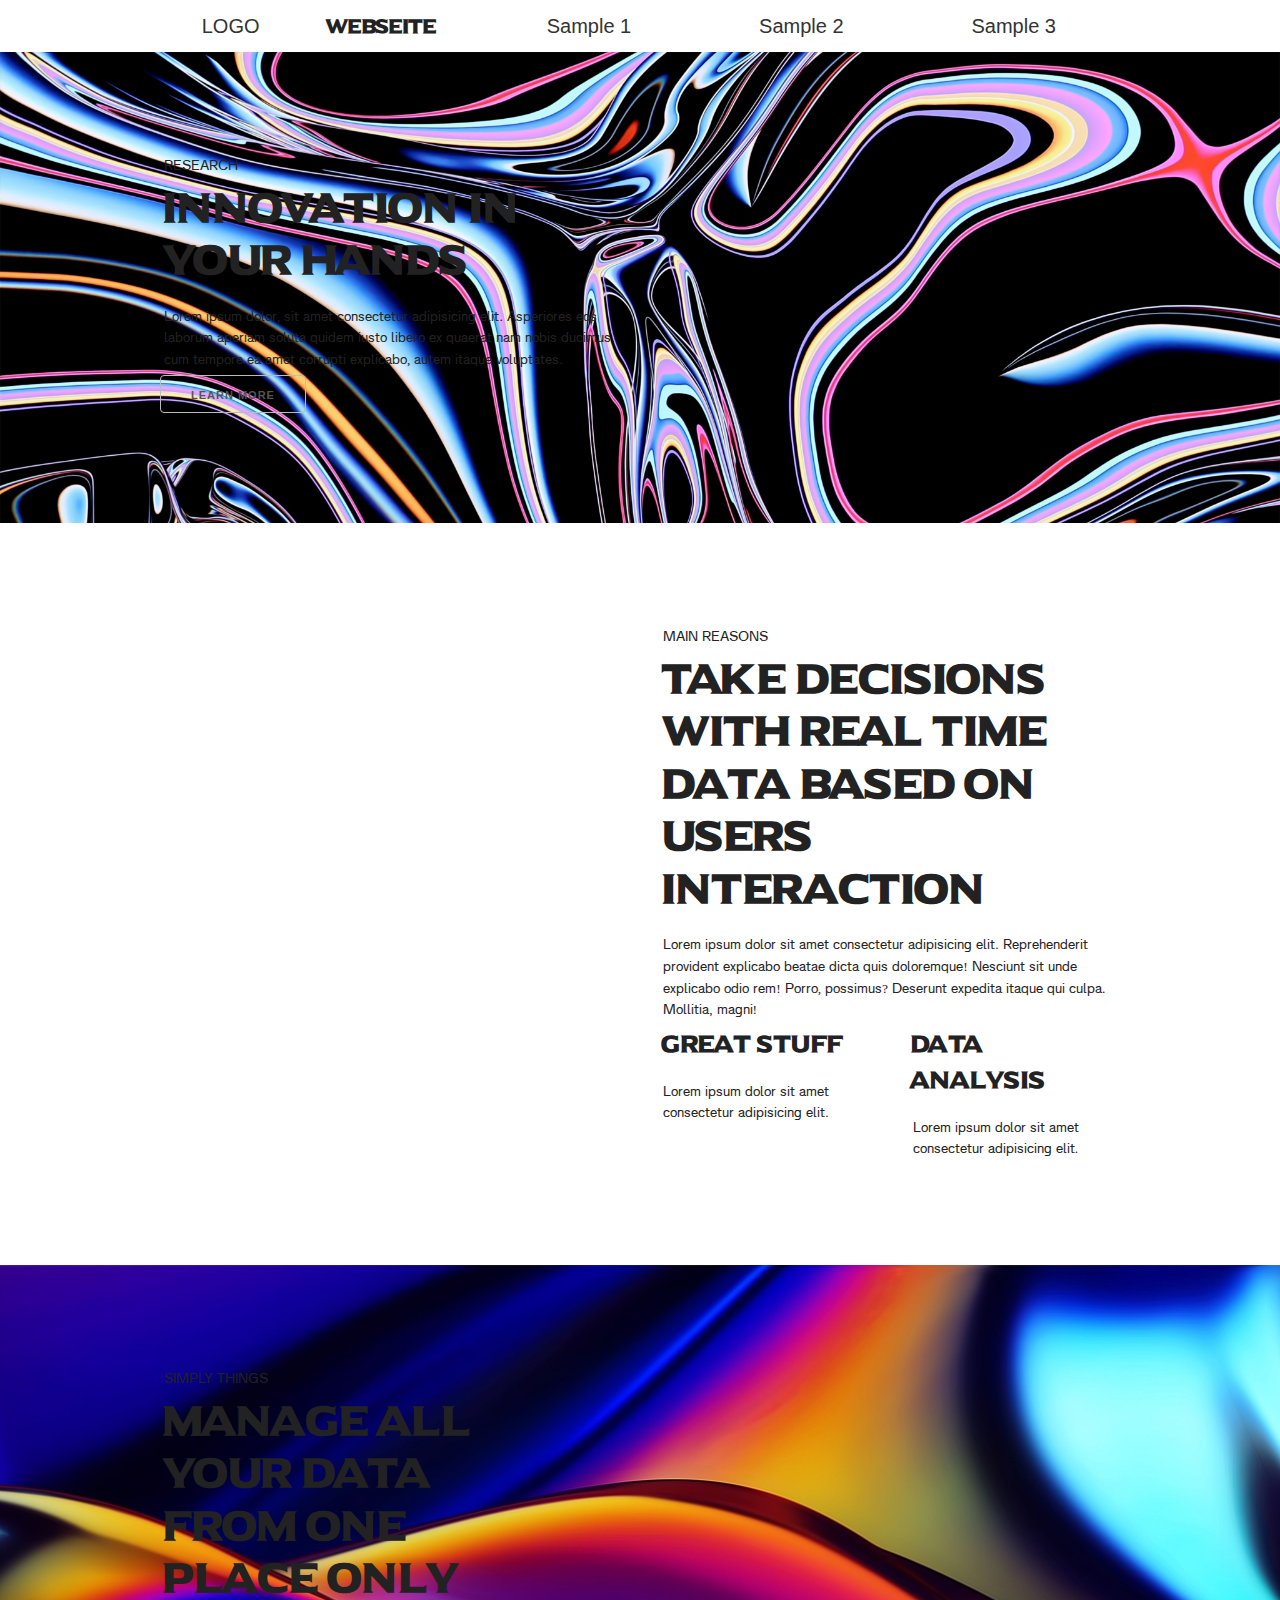
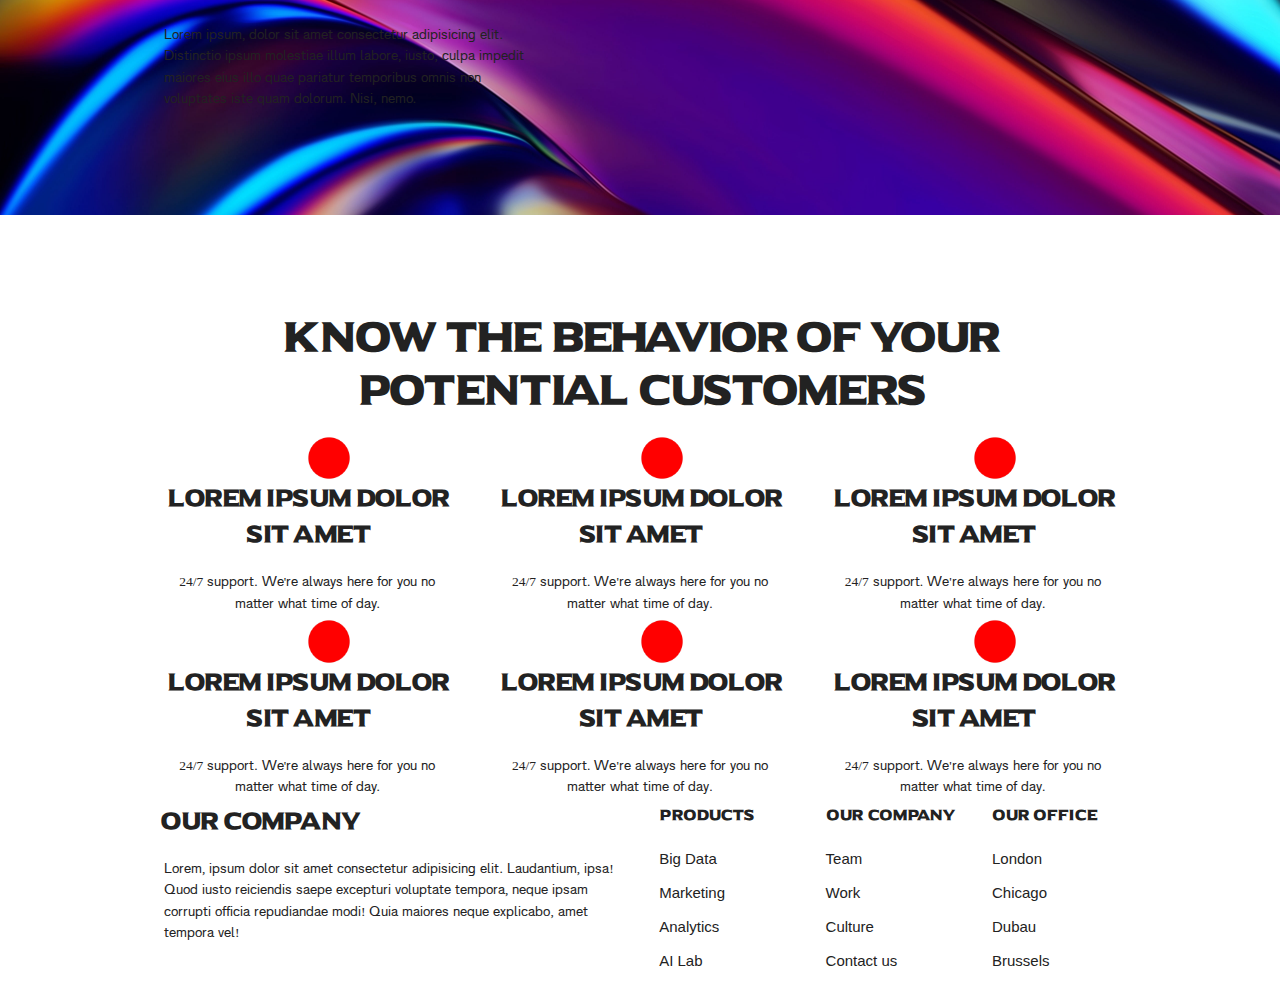
==== Framework/index.html @ c3f6d7a0 "landing page" ====
<!doctype html>
<html class="no-js" lang="">

<head>
  <meta charset="utf-8">
  <title>Landing Page</title>
  <meta name="description" content="">
  <meta name="viewport" content="width=device-width, initial-scale=1">

  <meta property="og:title" content="">
  <meta property="og:type" content="">
  <meta property="og:url" content="">
  <meta property="og:image" content="">

  <link rel="manifest" href="site.webmanifest">
  <link rel="apple-touch-icon" href="icon.png">
  <!-- Place favicon.ico in the root directory -->


  <link rel="stylesheet" href="./css/normalize.css">
  <link rel="stylesheet" href="css/main.css">
  <link rel="stylesheet" href="./css/skeleton.css">
  <link rel="stylesheet" href="./css/custom.css">
  <link rel="stylesheet" href="./css/index.css">



  <meta name="theme-color" content="#fafafa">
</head>

<body>
  <!-- Add your site or application content here -->


  <div class="container">

    <header>
      <nav>
        <div class="one-third column">
          <ul>
            <li class="six columns"><a href="./index.html">LOGO</a></li>
            <li class="six columns">
              <h2>Webseite</h2>
            </li>
          </ul>

        </div>

        <div class="two-thirds column">
          <ul>
            <li class="four columns"><a href="./pages/sample1.html">Sample 1</a></li>
            <li class="four columns"><a href="./pages/sample2.html">Sample 2</a></li>
            <li class="four columns"><a href="./pages/sample3.html">Sample 3</a></li>
          </ul>
        </div>
      </nav>

    </header>

  </div>

  <div class="content1">
    <div class="container">
      <div class="row">
        <div class="six columns">
          <p>RESEARCH</p>
          <h2>Innovation in your hands</h2>
          <p>Lorem ipsum dolor, sit amet consectetur adipisicing elit. Asperiores eos laborum aperiam soluta quidem
            iusto libero ex quaerat nam nobis ducimus cum tempore ea amet corrupti explicabo, autem itaque voluptates.
          </p> <button>LEARN MORE</button>
        </div>
      </div>
    </div>
  </div>

  <div class="content2">
    <div class="container">
      <div class="row">
        <div class="offset-by-six columns">
          <div class="six columns">
            <p>MAIN REASONS</p>
            <h2>Take decisions with real time data based on users interaction</h2>
            <p>Lorem ipsum dolor sit amet consectetur adipisicing elit. Reprehenderit provident explicabo beatae dicta
              quis doloremque! Nesciunt sit unde explicabo odio rem! Porro, possimus? Deserunt expedita itaque qui
              culpa. Mollitia, magni!</p>
          </div>
        </div>
      </div>


      <div class="row">
        <div class="offset-by-six columns">
          <div class="three columns">
            <h5>Great stuff</h5>
            <p>Lorem ipsum dolor sit amet consectetur adipisicing elit.</p>
          </div>
          <div class="three columns">
            <h5>Data analysis</h5>
            <p>Lorem ipsum dolor sit amet consectetur adipisicing elit.</p>
          </div>
        </div>
      </div>
    </div>
  </div>

  <div class="content3">
    <div class="container">
      <div class="row">
        <div class="five columns">
          <p>SIMPLY THINGS</p>
          <h2>Manage all your data from one place only</h2>
          <p>Lorem ipsum, dolor sit amet consectetur adipisicing elit. Distinctio ipsum molestiae illum labore, iusto,
            culpa impedit maiores eius illo quae pariatur temporibus omnis non voluptates iste quam dolorum. Nisi,
            nemo.</p>
        </div>
      </div>
    </div>
  </div>

  <div class="container">

    <div class="row" style="margin-top: 10%;">
      <div>
        <h2 style="text-align: center;">Know the behavior of your potential customers</h2>
      </div>
    </div>

    <div class="row">
      <div class="one-third column">
        <img alt="red dot" src="./assets/red_dot.png" style=" width: 15%; height: 15%; margin-left: 50%;">
        <h5 style="text-align: center;">Lorem ipsum dolor sit amet</h5>
        <p style="text-align: center;">24/7 support. We're always here for you no matter what time of day.</p>
      </div>

      <div class="one-third column">
        <img alt="red dot" src="./assets/red_dot.png" style=" width: 15%; height: 15%; margin-left: 50%;">
        <h5 style="text-align: center;">Lorem ipsum dolor sit amet</h5>
        <p style="text-align: center;">24/7 support. We're always here for you no matter what time of day.</p>
      </div>

      <div class="one-third column">
        <img alt="red dot" src="./assets/red_dot.png" style=" width: 15%; height: 15%; margin-left: 50%;">
        <h5 style="text-align: center;">Lorem ipsum dolor sit amet</h5>
        <p style="text-align: center;">24/7 support. We're always here for you no matter what time of day.</p>

      </div>

    </div>

    <div class="row">
      <div class="one-third column">
        <img alt="red dot" src="./assets/red_dot.png" style=" width: 15%; height: 15%; margin-left: 50%;">
        <h5 style="text-align: center;">Lorem ipsum dolor sit amet</h5>
        <p style="text-align: center;">24/7 support. We're always here for you no matter what time of day.</p>
      </div>

      <div class="one-third column">
        <img alt="red dot" src="./assets/red_dot.png" style=" width: 15%; height: 15%; margin-left: 50%;">
        <h5 style="text-align: center;">Lorem ipsum dolor sit amet</h5>
        <p style="text-align: center;">24/7 support. We're always here for you no matter what time of day.</p>
      </div>

      <div class="one-third column">
        <img alt="red dot" src="./assets/red_dot.png" style=" width: 15%; height: 15%; margin-left: 50%;">
        <h5 style="text-align: center;">Lorem ipsum dolor sit amet</h5>
        <p style="text-align: center;">24/7 support. We're always here for you no matter what time of day.</p>

      </div>

    </div>
  </div>

  <div class="container">
    <footer>
      <div class="row">
        <div class="six columns">
          <h5>Our Company</h5>
          <p>Lorem, ipsum dolor sit amet consectetur adipisicing elit. Laudantium, ipsa! Quod iusto reiciendis saepe
            excepturi voluptate tempora, neque ipsam corrupti officia repudiandae modi! Quia maiores neque explicabo,
            amet tempora vel!</p>
        </div>
        <div class="two columns">
          <h6>PRODUCTS</h6>
          <ul>
            <li>
              Big Data
            </li>
            <li>
              Marketing
            </li>
            <li>
              Analytics
            </li>
            <li>
              AI Lab
            </li>
          </ul>
        </div>

        <div class="two columns">
          <h6>OUR COMPANY</h6>
          <ul style="list-style-type: none;">
            <li>
              Team
            </li>
            <li>
              Work
            </li>
            <li>
              Culture
            </li>
            <li>
              Contact us
            </li>
          </ul>
        </div>

        <div class="two columns">
          <h6>OUR OFFICE</h6>
          <ul style="list-style-type: none;">
            <li>
              London
            </li>
            <li>
              Chicago
            </li>
            <li>
              Dubau
            </li>
            <li>
              Brussels
            </li>
          </ul>
        </div>

      </div>
    </footer>
  </div>





  <script src="js/vendor/modernizr-3.11.2.min.js"></script>
  <script src="js/plugins.js"></script>
  <script src="js/main.js"></script>

  <!-- Google Analytics: change UA-XXXXX-Y to be your site's ID. -->
  <script>
    window.ga = function () { ga.q.push(arguments) }; ga.q = []; ga.l = +new Date;
    ga('create', 'UA-XXXXX-Y', 'auto'); ga('set', 'anonymizeIp', true); ga('set', 'transport', 'beacon'); ga('send', 'pageview')
  </script>
  <script src="https://www.google-analytics.com/analytics.js" async></script>
</body>

</html>
---- Framework/css/main.css ----
/*! HTML5 Boilerplate v8.0.0 | MIT License | https://html5boilerplate.com/ */

/* main.css 2.1.0 | MIT License | https://github.com/h5bp/main.css#readme */
/*
 * What follows is the result of much research on cross-browser styling.
 * Credit left inline and big thanks to Nicolas Gallagher, Jonathan Neal,
 * Kroc Camen, and the H5BP dev community and team.
 */

/* ==========================================================================
   Base styles: opinionated defaults
   ========================================================================== */

html {
  color: #222;
  font-size: 1em;
  line-height: 1.4;
}

/*
 * Remove text-shadow in selection highlight:
 * https://twitter.com/miketaylr/status/12228805301
 *
 * Vendor-prefixed and regular ::selection selectors cannot be combined:
 * https://stackoverflow.com/a/16982510/7133471
 *
 * Customize the background color to match your design.
 */

::-moz-selection {
  background: #b3d4fc;
  text-shadow: none;
}

::selection {
  background: #b3d4fc;
  text-shadow: none;
}

/*
 * A better looking default horizontal rule
 */

hr {
  display: block;
  height: 1px;
  border: 0;
  border-top: 1px solid #ccc;
  margin: 1em 0;
  padding: 0;
}

/*
 * Remove the gap between audio, canvas, iframes,
 * images, videos and the bottom of their containers:
 * https://github.com/h5bp/html5-boilerplate/issues/440
 */

audio,
canvas,
iframe,
img,
svg,
video {
  vertical-align: middle;
}

/*
 * Remove default fieldset styles.
 */

fieldset {
  border: 0;
  margin: 0;
  padding: 0;
}

/*
 * Allow only vertical resizing of textareas.
 */

textarea {
  resize: vertical;
}

/* ==========================================================================
   Author's custom styles
   ========================================================================== */

/* ==========================================================================
   Helper classes
   ========================================================================== */

/*
 * Hide visually and from screen readers
 */

.hidden,
[hidden] {
  display: none !important;
}

/*
 * Hide only visually, but have it available for screen readers:
 * https://snook.ca/archives/html_and_css/hiding-content-for-accessibility
 *
 * 1. For long content, line feeds are not interpreted as spaces and small width
 *    causes content to wrap 1 word per line:
 *    https://medium.com/@jessebeach/beware-smushed-off-screen-accessible-text-5952a4c2cbfe
 */

.sr-only {
  border: 0;
  clip: rect(0, 0, 0, 0);
  height: 1px;
  margin: -1px;
  overflow: hidden;
  padding: 0;
  position: absolute;
  white-space: nowrap;
  width: 1px;
  /* 1 */
}

/*
 * Extends the .sr-only class to allow the element
 * to be focusable when navigated to via the keyboard:
 * https://www.drupal.org/node/897638
 */

.sr-only.focusable:active,
.sr-only.focusable:focus {
  clip: auto;
  height: auto;
  margin: 0;
  overflow: visible;
  position: static;
  white-space: inherit;
  width: auto;
}

/*
 * Hide visually and from screen readers, but maintain layout
 */

.invisible {
  visibility: hidden;
}

/*
 * Clearfix: contain floats
 *
 * For modern browsers
 * 1. The space content is one way to avoid an Opera bug when the
 *    `contenteditable` attribute is included anywhere else in the document.
 *    Otherwise it causes space to appear at the top and bottom of elements
 *    that receive the `clearfix` class.
 * 2. The use of `table` rather than `block` is only necessary if using
 *    `:before` to contain the top-margins of child elements.
 */

.clearfix::before,
.clearfix::after {
  content: " ";
  display: table;
}

.clearfix::after {
  clear: both;
}

/* ==========================================================================
   EXAMPLE Media Queries for Responsive Design.
   These examples override the primary ('mobile first') styles.
   Modify as content requires.
   ========================================================================== */

@media only screen and (min-width: 35em) {
  /* Style adjustments for viewports that meet the condition */
}

@media print,
(-webkit-min-device-pixel-ratio: 1.25),
(min-resolution: 1.25dppx),
(min-resolution: 120dpi) {
  /* Style adjustments for high resolution devices */
}

/* ==========================================================================
   Print styles.
   Inlined to avoid the additional HTTP request:
   https://www.phpied.com/delay-loading-your-print-css/
   ========================================================================== */

@media print {

  *,
  *::before,
  *::after {
    background: #fff !important;
    color: #000 !important;
    /* Black prints faster */
    box-shadow: none !important;
    text-shadow: none !important;
  }

  a,
  a:visited {
    text-decoration: underline;
  }

  a[href]::after {
    content: " (" attr(href) ")";
  }

  abbr[title]::after {
    content: " (" attr(title) ")";
  }

  /*
   * Don't show links that are fragment identifiers,
   * or use the `javascript:` pseudo protocol
   */
  a[href^="#"]::after,
  a[href^="javascript:"]::after {
    content: "";
  }

  pre {
    white-space: pre-wrap !important;
  }

  pre,
  blockquote {
    border: 1px solid #999;
    page-break-inside: avoid;
  }

  /*
   * Printing Tables:
   * https://web.archive.org/web/20180815150934/http://css-discuss.incutio.com/wiki/Printing_Tables
   */
  thead {
    display: table-header-group;
  }

  tr,
  img {
    page-break-inside: avoid;
  }

  p,
  h2,
  h3 {
    orphans: 3;
    widows: 3;
  }

  h2,
  h3 {
    page-break-after: avoid;
  }
}
---- Framework/css/skeleton.css ----
/*
* Skeleton V2.0.4
* Copyright 2014, Dave Gamache
* www.getskeleton.com
* Free to use under the MIT license.
* http://www.opensource.org/licenses/mit-license.php
* 12/29/2014
*/


/* Table of contents
––––––––––––––––––––––––––––––––––––––––––––––––––
- Grid
- Base Styles
- Typography
- Links
- Buttons
- Forms
- Lists
- Code
- Tables
- Spacing
- Utilities
- Clearing
- Media Queries
*/


/* Grid
–––––––––––––––––––––––––––––––––––––––––––––––––– */
.container {
  position: relative;
  width: 100%;
  max-width: 960px;
  margin: 0 auto;
  padding: 0 20px;
  box-sizing: border-box;
}

.column,
.columns {
  width: 100%;
  float: left;
  box-sizing: border-box;
}

/* For devices larger than 400px */
@media (min-width: 400px) {
  .container {
    width: 85%;
    padding: 0;
  }
}

/* For devices larger than 550px */
@media (min-width: 550px) {
  .container {
    width: 80%;
  }

  .column,
  .columns {
    margin-left: 4%;

  }

  .column:first-child,
  .columns:first-child {
    margin-left: 0;
  }

  .one.column,
  .one.columns {
    width: 4.66666666667%;
  }

  .two.columns {

    width: 13.3333333333%;
  }

  .three.columns {
    width: 22%;
  }

  .four.columns {
    width: 30.6666666667%;
  }

  .five.columns {
    width: 39.3333333333%;
  }

  .six.columns {
    width: 48%;

  }

  .seven.columns {
    width: 56.6666666667%;
  }

  .eight.columns {
    width: 65.3333333333%;
  }

  .nine.columns {
    width: 74.0%;
  }

  .ten.columns {
    width: 82.6666666667%;
  }

  .eleven.columns {
    width: 91.3333333333%;
  }

  .twelve.columns {
    width: 100%;
    margin-left: 0;
  }

  .one-third.column {
    width: 30.6666666667%;

  }

  .two-thirds.column {

    width: 65.3333333333%;
  }

  .one-half.column {
    width: 48%;
  }

  /* Offsets */
  .offset-by-one.column,
  .offset-by-one.columns {
    margin-left: 8.66666666667%;
  }

  .offset-by-two.column,
  .offset-by-two.columns {
    margin-left: 17.3333333333%;
  }

  .offset-by-three.column,
  .offset-by-three.columns {
    margin-left: 26%;
  }

  .offset-by-four.column,
  .offset-by-four.columns {
    margin-left: 34.6666666667%;
  }

  .offset-by-five.column,
  .offset-by-five.columns {
    margin-left: 43.3333333333%;
  }

  .offset-by-six.column,
  .offset-by-six.columns {
    margin-left: 52%;
  }

  .offset-by-seven.column,
  .offset-by-seven.columns {
    margin-left: 60.6666666667%;
  }

  .offset-by-eight.column,
  .offset-by-eight.columns {
    margin-left: 69.3333333333%;
  }

  .offset-by-nine.column,
  .offset-by-nine.columns {
    margin-left: 78.0%;
  }

  .offset-by-ten.column,
  .offset-by-ten.columns {
    margin-left: 86.6666666667%;
  }

  .offset-by-eleven.column,
  .offset-by-eleven.columns {
    margin-left: 95.3333333333%;
  }

  .offset-by-one-third.column,
  .offset-by-one-third.columns {
    margin-left: 34.6666666667%;
  }

  .offset-by-two-thirds.column,
  .offset-by-two-thirds.columns {
    margin-left: 69.3333333333%;
  }

  .offset-by-one-half.column,
  .offset-by-one-half.columns {
    margin-left: 52%;
  }

}


/* Base Styles
–––––––––––––––––––––––––––––––––––––––––––––––––– */
/* NOTE
html is set to 62.5% so that all the REM measurements throughout Skeleton
are based on 10px sizing. So basically 1.5rem = 15px :) */
html {
  font-size: 62.5%;
}

body {
  font-size: 1.5em;
  /* currently ems cause chrome bug misinterpreting rems on body element */
  line-height: 1.6;
  font-weight: 400;
  font-family: "Raleway", "HelveticaNeue", "Helvetica Neue", Helvetica, Arial, sans-serif;
  color: #222;
}


/* Typography
–––––––––––––––––––––––––––––––––––––––––––––––––– */
h1,
h2,
h3,
h4,
h5,
h6 {
  margin-top: 0;
  margin-bottom: 2rem;
  font-weight: 300;
}

h1 {
  font-size: 4.0rem;
  line-height: 1.2;
  letter-spacing: -.1rem;
}

h2 {
  font-size: 3.6rem;
  line-height: 1.25;
  letter-spacing: -.1rem;
}

h3 {
  font-size: 3.0rem;
  line-height: 1.3;
  letter-spacing: -.1rem;
}

h4 {
  font-size: 2.4rem;
  line-height: 1.35;
  letter-spacing: -.08rem;
}

h5 {
  font-size: 1.8rem;
  line-height: 1.5;
  letter-spacing: -.05rem;
}

h6 {
  font-size: 1.5rem;
  line-height: 1.6;
  letter-spacing: 0;
}

/* Larger than phablet */
@media (min-width: 550px) {
  h1 {
    font-size: 5.0rem;
  }

  h2 {
    font-size: 4.2rem;
  }

  h3 {
    font-size: 3.6rem;
  }

  h4 {
    font-size: 3.0rem;
  }

  h5 {
    font-size: 2.4rem;
  }

  h6 {
    font-size: 1.5rem;
  }
}

p {
  margin-top: 0;
}


/* Links
–––––––––––––––––––––––––––––––––––––––––––––––––– */
a {
  color: #1EAEDB;
}

a:hover {
  color: #0FA0CE;
}


/* Buttons
–––––––––––––––––––––––––––––––––––––––––––––––––– */
.button,
button,
input[type="submit"],
input[type="reset"],
input[type="button"] {
  display: inline-block;
  height: 38px;
  padding: 0 30px;
  color: #555;
  text-align: center;
  font-size: 11px;
  font-weight: 600;
  line-height: 38px;
  letter-spacing: .1rem;
  text-transform: uppercase;
  text-decoration: none;
  white-space: nowrap;
  background-color: transparent;
  border-radius: 4px;
  border: 1px solid #bbb;
  cursor: pointer;
  box-sizing: border-box;
}

.button:hover,
button:hover,
input[type="submit"]:hover,
input[type="reset"]:hover,
input[type="button"]:hover,
.button:focus,
button:focus,
input[type="submit"]:focus,
input[type="reset"]:focus,
input[type="button"]:focus {
  color: #333;
  border-color: #888;
  outline: 0;
}

.button.button-primary,
button.button-primary,
input[type="submit"].button-primary,
input[type="reset"].button-primary,
input[type="button"].button-primary {
  color: #FFF;
  background-color: #33C3F0;
  border-color: #33C3F0;
}

.button.button-primary:hover,
button.button-primary:hover,
input[type="submit"].button-primary:hover,
input[type="reset"].button-primary:hover,
input[type="button"].button-primary:hover,
.button.button-primary:focus,
button.button-primary:focus,
input[type="submit"].button-primary:focus,
input[type="reset"].button-primary:focus,
input[type="button"].button-primary:focus {
  color: #FFF;
  background-color: #1EAEDB;
  border-color: #1EAEDB;
}


/* Forms
–––––––––––––––––––––––––––––––––––––––––––––––––– */
input[type="email"],
input[type="number"],
input[type="search"],
input[type="text"],
input[type="tel"],
input[type="url"],
input[type="password"],
textarea,
select {
  height: 38px;
  padding: 6px 10px;
  /* The 6px vertically centers text on FF, ignored by Webkit */
  background-color: #fff;
  border: 1px solid #D1D1D1;
  border-radius: 4px;
  box-shadow: none;
  box-sizing: border-box;
}

/* Removes awkward default styles on some inputs for iOS */
input[type="email"],
input[type="number"],
input[type="search"],
input[type="text"],
input[type="tel"],
input[type="url"],
input[type="password"],
textarea {
  -webkit-appearance: none;
  -moz-appearance: none;
  appearance: none;
}

textarea {
  min-height: 65px;
  padding-top: 6px;
  padding-bottom: 6px;
}

input[type="email"]:focus,
input[type="number"]:focus,
input[type="search"]:focus,
input[type="text"]:focus,
input[type="tel"]:focus,
input[type="url"]:focus,
input[type="password"]:focus,
textarea:focus,
select:focus {
  border: 1px solid #33C3F0;
  outline: 0;
}

label,
legend {
  display: block;
  margin-bottom: .5rem;
  font-weight: 600;
}

fieldset {
  padding: 0;
  border-width: 0;
}

input[type="checkbox"],
input[type="radio"] {
  display: inline;
}

label>.label-body {
  display: inline-block;
  margin-left: .5rem;
  font-weight: normal;
}


/* Lists
–––––––––––––––––––––––––––––––––––––––––––––––––– */
ul {
  list-style: circle inside;
}

ol {
  list-style: decimal inside;
}

ol,
ul {
  padding-left: 0;
  margin-top: 0;
}

ul ul,
ul ol,
ol ol,
ol ul {
  margin: 1.5rem 0 1.5rem 3rem;
  font-size: 90%;
}

li {
  margin-bottom: 1rem;
}


/* Code
–––––––––––––––––––––––––––––––––––––––––––––––––– */
code {
  padding: .2rem .5rem;
  margin: 0 .2rem;
  font-size: 90%;
  white-space: nowrap;
  background: #F1F1F1;
  border: 1px solid #E1E1E1;
  border-radius: 4px;
}

pre>code {
  display: block;
  padding: 1rem 1.5rem;
  white-space: pre;
}


/* Tables
–––––––––––––––––––––––––––––––––––––––––––––––––– */
th,
td {
  padding: 12px 15px;
  text-align: left;
  border-bottom: 1px solid #E1E1E1;
}

th:first-child,
td:first-child {
  padding-left: 0;
}

th:last-child,
td:last-child {
  padding-right: 0;
}


/* Spacing
–––––––––––––––––––––––––––––––––––––––––––––––––– */
button,
.button {
  margin-bottom: 1rem;
}

input,
textarea,
select,
fieldset {
  margin-bottom: 1.5rem;
}

pre,
blockquote,
dl,
figure,
table,
p,
ul,
ol,
form {
  margin-bottom: 2.5rem;
}


/* Utilities
–––––––––––––––––––––––––––––––––––––––––––––––––– */
.u-full-width {
  width: 100%;
  box-sizing: border-box;
}

.u-max-full-width {
  max-width: 100%;
  box-sizing: border-box;
}

.u-pull-right {
  float: right;
}

.u-pull-left {
  float: left;
}


/* Misc
–––––––––––––––––––––––––––––––––––––––––––––––––– */
hr {
  margin-top: 3rem;
  margin-bottom: 3.5rem;
  border-width: 0;
  border-top: 1px solid #E1E1E1;
}


/* Clearing
–––––––––––––––––––––––––––––––––––––––––––––––––– */

/* Self Clearing Goodness */
.container:after,
.row:after,
.u-cf {
  content: "";
  display: table;
  clear: both;
}


/* Media Queries
–––––––––––––––––––––––––––––––––––––––––––––––––– */
/*
Note: The best way to structure the use of media queries is to create the queries
near the relevant code. For example, if you wanted to change the styles for buttons
on small devices, paste the mobile query code up in the buttons section and style it
there.
*/


/* Larger than mobile */
@media (min-width: 400px) {}

/* Larger than phablet (also point when grid becomes active) */
@media (min-width: 550px) {}

/* Larger than tablet */
@media (min-width: 750px) {}

/* Larger than desktop */
@media (min-width: 1000px) {}

/* Larger than Desktop HD */
@media (min-width: 1200px) {}
---- Framework/css/custom.css ----
@font-face {
    font-family: Ueberschrift;
    src: url(../Fonts/Universal/Universal\ Serif.ttf);
}

@font-face {
    font-family: Grundschrift;
    src: url(../Fonts/analogue/TrueType/AnalogueRed-55Regular.ttf);
}

@font-face {
    font-family: Bildunterschrift;
    src: url(../Fonts/coolvetica/coolvetica\ rg.otf);
}

h1,
h2,
h3,
h4,
h5,
h6 {
    font-family: Ueberschrift;

}

p {
    font-family: Grundschrift;
}

body {}



/*Farben deklarienen*/
:root {
    --white: #FFF;
    --black: #000;

    --primary: #00FFFF;
    --secondary: #FF0080;
    --c3: #57ADE6;
    --c4: #C957E6;
    --c5: #6B64CC;
}



@media (min-width: 400px) {

    /*---------------root--------------*/
    html {}

    body {
        background-color: white;
        width: 100%;
    }





    /*-----------------Tables-----------------------------*/

    table {
        box-sizing: border-box;
        width: 100%;
        height: auto;

    }

    tr {}

    tr:nth-child(even) {
        background-color: whitesmoke;
    }

    th,
    td {
        padding: 12px 15px;
        text-align: left;
        border-bottom: 1px solid #E1E1E1;
    }

    th:first-child,
    td:first-child {
        padding-left: 0;
    }

    th:last-child,
    td:last-child {
        padding-right: 0;
    }

    th {
        text-align: center;
        background-color: lightgray;
    }

    td {
        text-align: center;
    }



    /*--------------Lists---------------*/

    ul {
        list-style: disc inside;
    }

    ol {
        list-style: disc inside;
    }

    ul,
    ol {
        padding-left: 0;
        margin-top: 0;
    }

    ul ul,
    ul ol,
    ol ol,
    ol ul {
        margin: 1.5rem 0 1.5rem 3rem;
        font-size: 90%;
        list-style-type: circle;
    }

    li {}


    /*--------------Formular--------------*/
    form {
        background-color: white;
        border-radius: 10px;
        padding: 2%;
        box-shadow: 5px 5px 5px 0.1px black;

    }

    input {
        width: 100%;
    }

    input[type=text] {
        border: none;
        border-radius: 0px;
        border-bottom: 1px solid grey;
    }

    input[type=email] {
        border: none;
        border-radius: 0px;
        border-bottom: 1px solid grey;
    }

    input[type=password] {
        border: none;
        border-radius: 0px;
        border-bottom: 1px solid grey;
    }

    input:focus {
        border-radius: 5px;
    }

    input[type=date] {
        border: none;
        width: 50%;
    }

    input:focus[type=date] {
        border: none;
    }



    input[type=submit] {
        color: white;
        background-color: #3B82F6;
        border-radius: 10px;
        font-size: 1.5rem;
        width: 100%;
    }




    /* Code
    –––––––––––––––––––––––––––––––––––––––––––––––––– */

    pre {
        display: block;
        padding: 1rem 1.5rem;
        white-space: pre;
    }




    /*--------------footer/header--------------*/

    header ul {
        list-style: none;
    }

    footer ul {
        list-style: none;
    }





    /*--------------nav------------------------*/

    nav ul {
        display: flex;
        margin: 0;
        padding: 0;
    }

    ul .columns {
        margin: auto;
        padding: auto;

    }

    nav ul li {
        margin: 0;
        padding: 0;
        text-align: center;
        padding: 1rem;
    }

    nav a {
        font-size: 2rem;
        margin: 0;
        padding: 0
    }

    nav h2 {
        font-size: 2rem;
        margin: 0;
        padding: 0
    }









    /*--------------semantics------------------*/


    main {}

    article {
        column-count: 2;
        column-width: 200px;
        column-gap: 4em;
        column-rule: 1px dotted #ddd;


    }

    .all-articles {
        margin: 0;
        padding: 5px;
        background-color: lightgray;
    }

    .all-articles>h4,
    .myarticle {
        margin: 10px;
        padding: 5px;
    }

    .myarticle {
        background: white;
    }

    .myarticle>h5,
    p {
        margin: 4px;
        font-size: 90%;
    }

    aside {
        width: 30%;
        padding-left: 15px;
        margin-left: 15px;
        float: right;
        font-style: italic;
        background-color: lightgray;
    }

    figcaption {
        font-family: Bildunterschrift;
        font-style: italic
    }

    figure {
        margin: auto;


    }

    section {
        display: block;
    }

    details {
        cursor: pointer;

    }

    details>p {
        box-shadow: 1px 1px 2px #bbbbbb;
        width: 30%;
        padding: 1%;

    }


    summary {
        font-weight: bold;
        box-shadow: 1px 1px 2px #bbbbbb;
        width: 30%;
        padding: 1%;
    }

    time {
        font-style: italic;
    }


    /*--------------------typo styles----------------*/

    .initial::first-letter {
        font-size: 200%;
    }

    .kursiv {
        font-style: italic;
    }

    .fett {
        font-weight: bold;
    }

    .underline {
        text-decoration: underline;
    }




    .silbentrennung {
        hyphens: auto;
    }

    .linksbündig {
        text-align: left;
    }

    .rechtsbündig {
        text-align: right;
    }

    .blocksatz {
        text-align: justify;
    }

    .zentriert {
        text-align: center;
    }

    .texteinzug {
        text-indent: 10%;
    }

    .schlagschatten {
        text-shadow: 1px 1px black
    }

    /*------------Text Level Elements--------------*/

    a {
        text-decoration: none;
        font-size: 2rem;

    }

    a:link {
        color: #333;
    }

    a:visited {
        color: #333;
    }

    a:hover {
        color: #999;
    }

    a:active {
        color: black;
    }

    abbr {
        font-style: italic;
    }

    cite {
        font-style: italic;
    }

    code {
        padding: .2rem .5rem;
        margin: 0 .2rem;
        font-size: 90%;
        white-space: nowrap;
        background: #F1F1F1;
        border: 1px solid #E1E1E1;
        border-radius: 4px;
    }

    del {
        text-decoration: line-through;
        color: gray;
    }

    dfn {
        font-style: italic;
    }

    em {
        font-style: italic;
    }

    ins {
        text-decoration: underline;
        color: black;
    }

    kbd {
        padding: .2rem .5rem;
        margin: 0 .2rem;
        font-size: 90%;
        white-space: nowrap;
        background: none;
        border: 2px solid #A9A9A9;
        border-radius: 0px;
    }

    mark {
        color: #333;
        background-color: lightyellow;
    }

    a {
        text-decoration: none;
        font-size: 2rem;

    }

    a:link {
        color: #333;
    }

    a:visited {
        color: #333;
    }

    a:hover {
        color: #999;
    }

    a:active {
        color: black;
    }

    abbr {
        font-style: italic;
    }

    cite {
        font-style: italic;
    }

    code {
        padding: .2rem .5rem;
        margin: 0 .2rem;
        font-size: 90%;
        white-space: nowrap;
        background: #F1F1F1;
        border: 1px solid #E1E1E1;
        border-radius: 4px;
    }

    del {
        text-decoration: line-through;
        color: gray;
    }

    dfn {
        font-style: italic;
    }

    em {
        font-style: italic;
    }

    ins {
        text-decoration: underline;
        color: black;
    }

    kbd {
        padding: .2rem .5rem;
        margin: 0 .2rem;
        font-size: 90%;
        white-space: nowrap;
        background: none;
        border: 2px solid #A9A9A9;
        border-radius: 0px;
    }

    mark {
        color: #333;
        background-color: lightyellow;
    }

    meter {}

    progress {}

    q {
        font-style: italic;
        color: gray;
    }

    q q {
        font-style: normal;
        color: gray;
    }

    s {
        text-decoration: line-through;
        color: gray;
    }

    samp {
        padding: .2rem .5rem;
        margin: 0 .2rem;
        font-size: 90%;
        white-space: nowrap;
        background: none;
        border: 1px solid #E1E1E1;
        border-radius: 2px;
    }

    small {
        font-size: 80%;
    }

    small small {
        font-size: 60%;
    }


    strong {
        font-weight: bold;
    }

    sub {
        vertical-align: sub;
        font-size: 70%;
    }

    sup {
        vertical-align: super;
        font-size: 70%;
    }

    time {
        font-style: italic;
    }

    u {
        text-decoration-line: underline;
        text-decoration-style: wavy;
        text-decoration-color: red;
        color: gray;

    }

    var {
        padding: 0 .5rem;
        margin: 0 .5rem;
        white-space: nowrap;
    }




}

@media (min-width: 1200px) {

    /*---------------root--------------*/
    html {}

    body {}


    /*---------------headlines--------------*/

    h1 {}

    h2 {}

    h3 {}

    h4 {}

    h5 {}

    h6 {}

    /*---------------paragraph----------------*/

    p {}

    /*-----------------table-----------------------------*/

    table {}

    tr {}

    th {}

    /*--------------list---------------*/

    ul {}

    li {}

    /*--------------footer/header--------------*/

    footer {}

    header {}

    /*--------------semantics------------------*/

    main {}

    nav {}

    article {}


    aside {}

    details {}

    figcaption {}

    figure {}



    mark {}


    section {}

    summary {}

    time {}



    HEAD summary {}

    time {}

    /*---------etc---------*/

}
---- Framework/css/index.css ----
.content1 {
    background-image: url("../Bilder/bg-1.jpg");
    background-size: cover;
    padding-top: 10rem;
    padding-bottom: 10rem;
}


.content2 {
    background-color: white;
    background-size: cover;
    padding-top: 10rem;
    padding-bottom: 10rem;
}

.content3 {
    background-image: url("../Bilder/bg-2.jpg");
    background-size: cover;
    padding-top: 10rem;
    padding-bottom: 10rem;
}
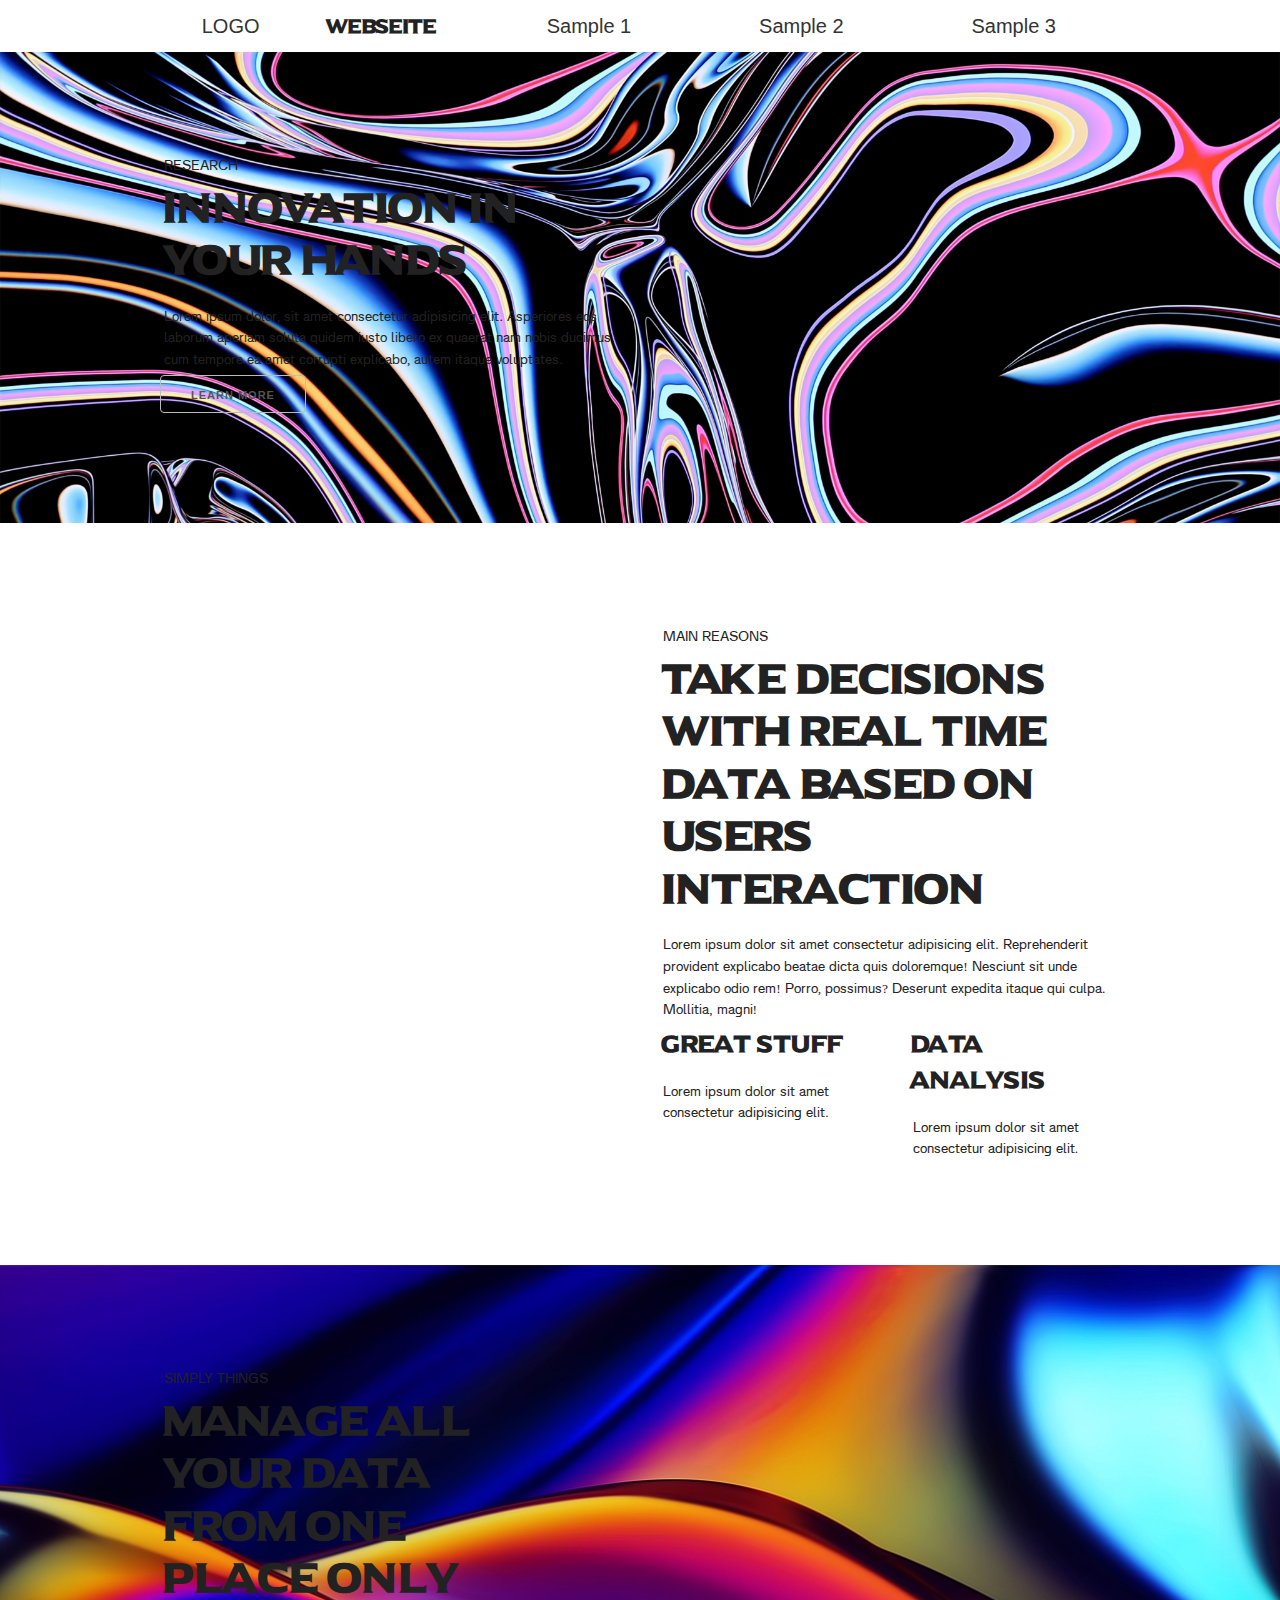
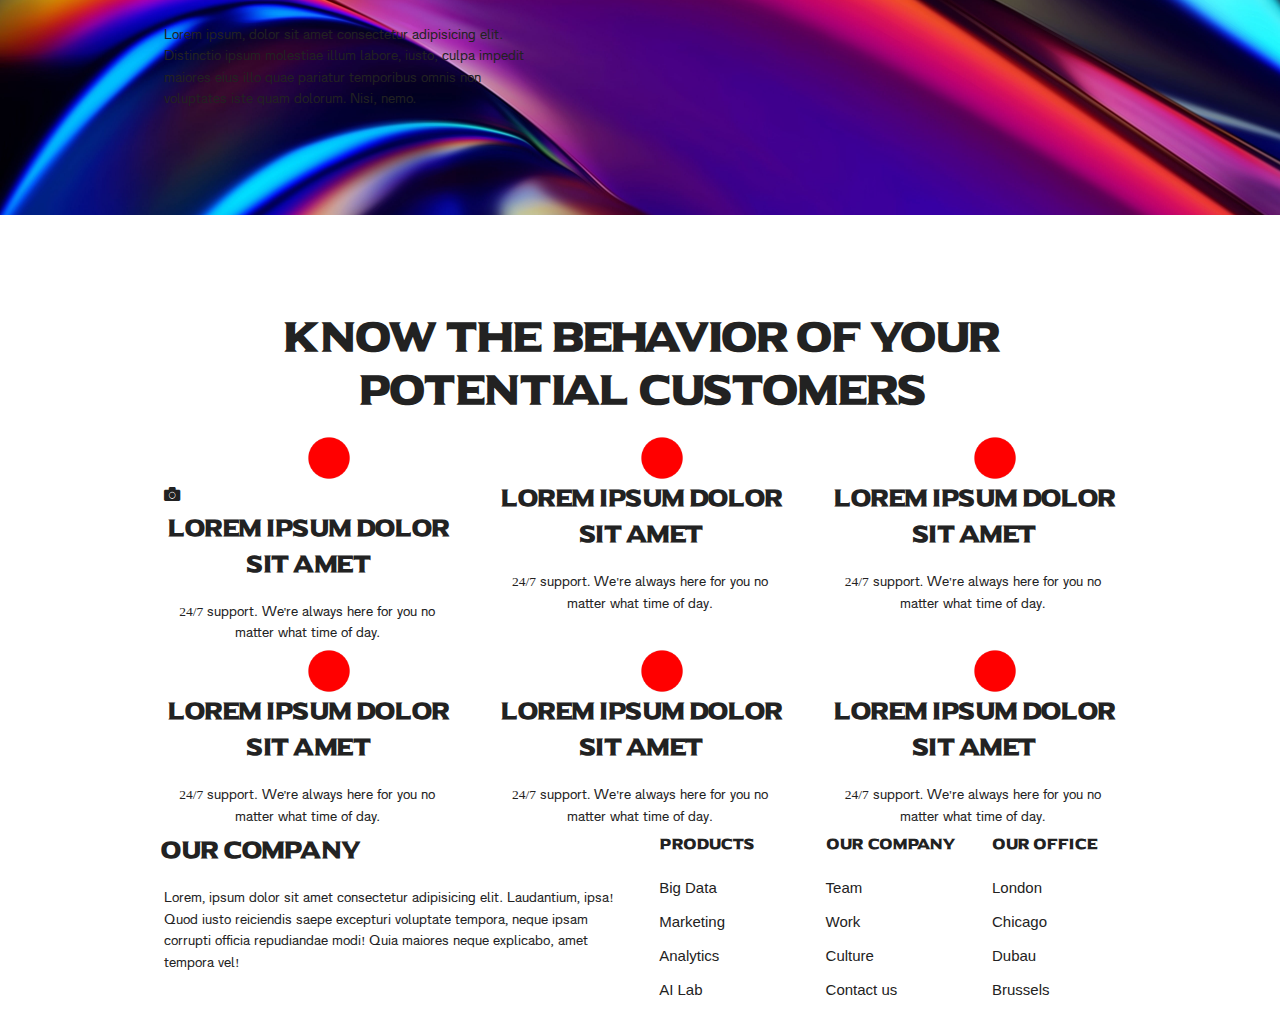
==== commit adf8f068: "landing page" ====
--- a/Framework/index.html
+++ b/Framework/index.html
@@ -128,6 +128,7 @@
     <div class="row">
       <div class="one-third column">
         <img alt="red dot" src="./assets/red_dot.png" style=" width: 15%; height: 15%; margin-left: 50%;">
+        <p style="font-family: Symbolfont;">A</p>
         <h5 style="text-align: center;">Lorem ipsum dolor sit amet</h5>
         <p style="text-align: center;">24/7 support. We're always here for you no matter what time of day.</p>
       </div>
--- a/Framework/css/custom.css
+++ b/Framework/css/custom.css
@@ -11,6 +11,11 @@
 @font-face {
     font-family: Bildunterschrift;
     src: url(../Fonts/coolvetica/coolvetica\ rg.otf);
+}
+
+@font-face {
+    font-family: Symbolfont;
+    src: url("../Fonts/iconfont.otf");
 }
 
 h1,
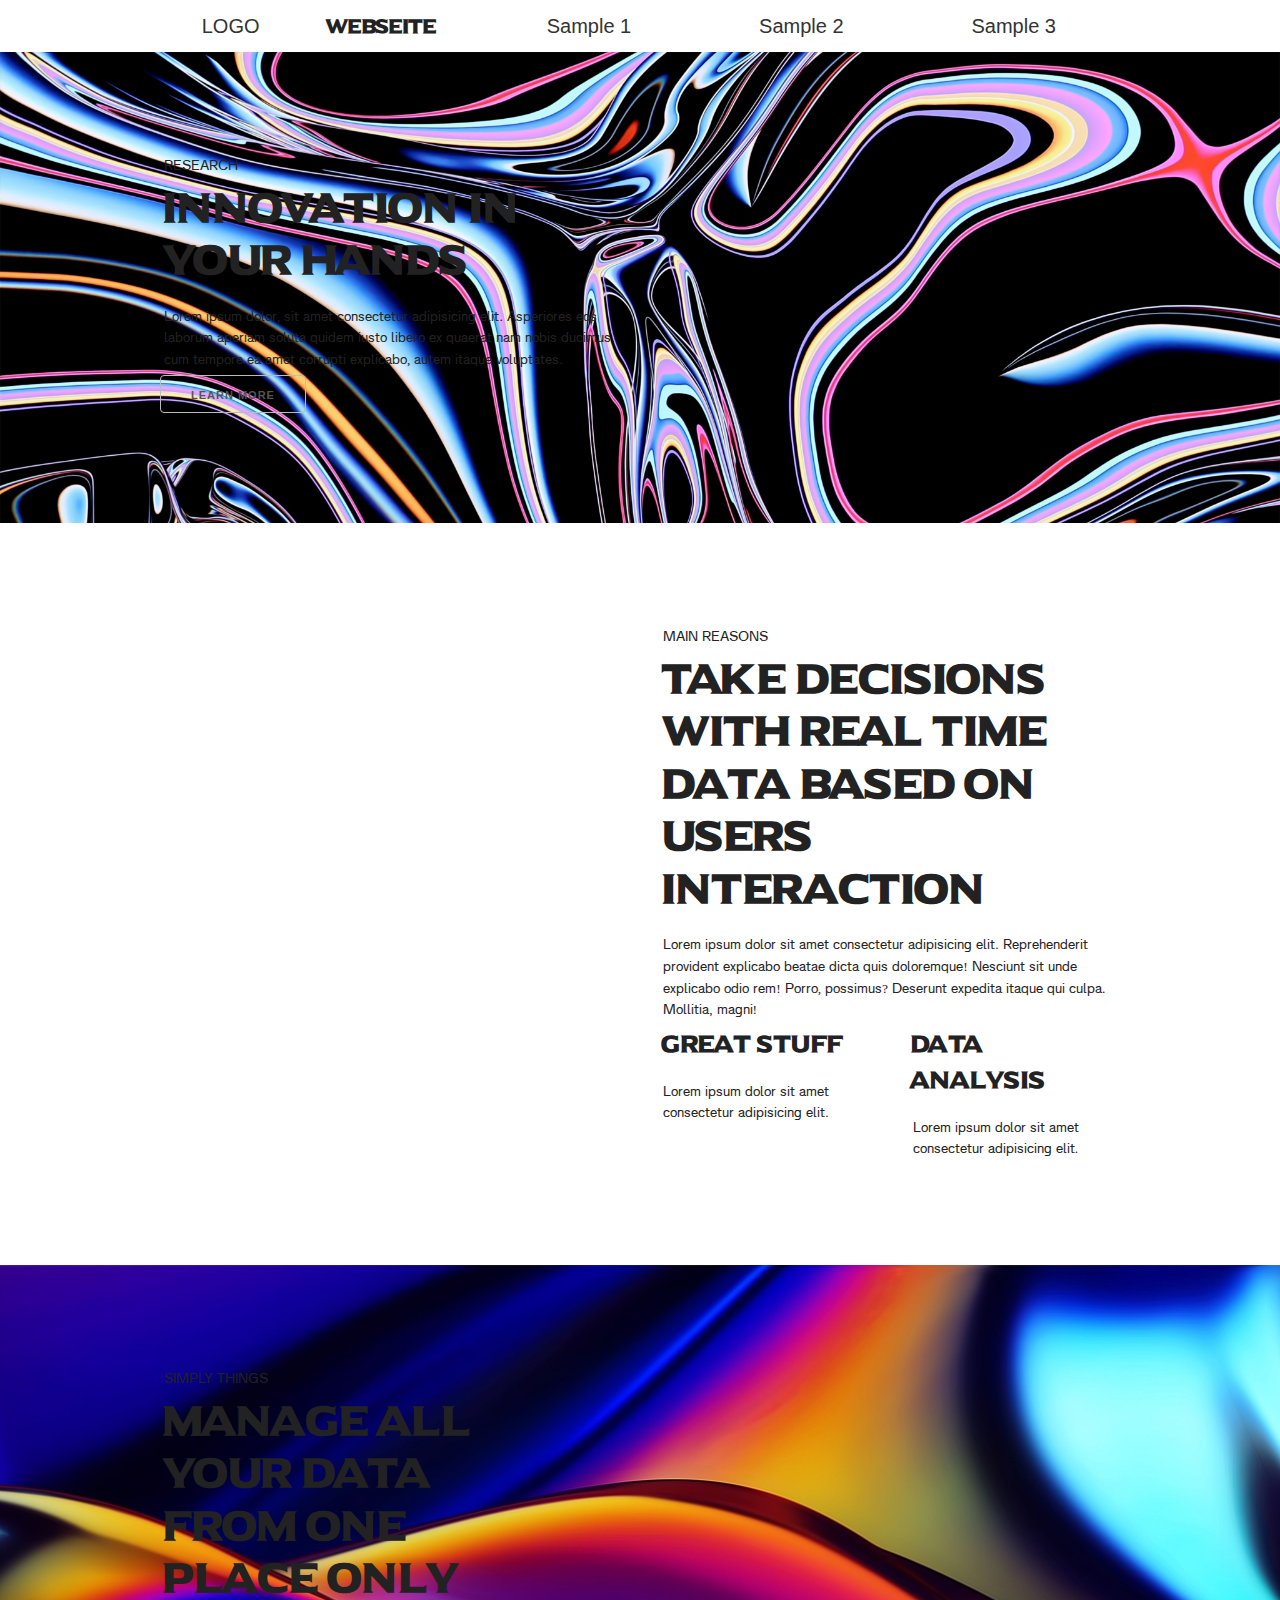
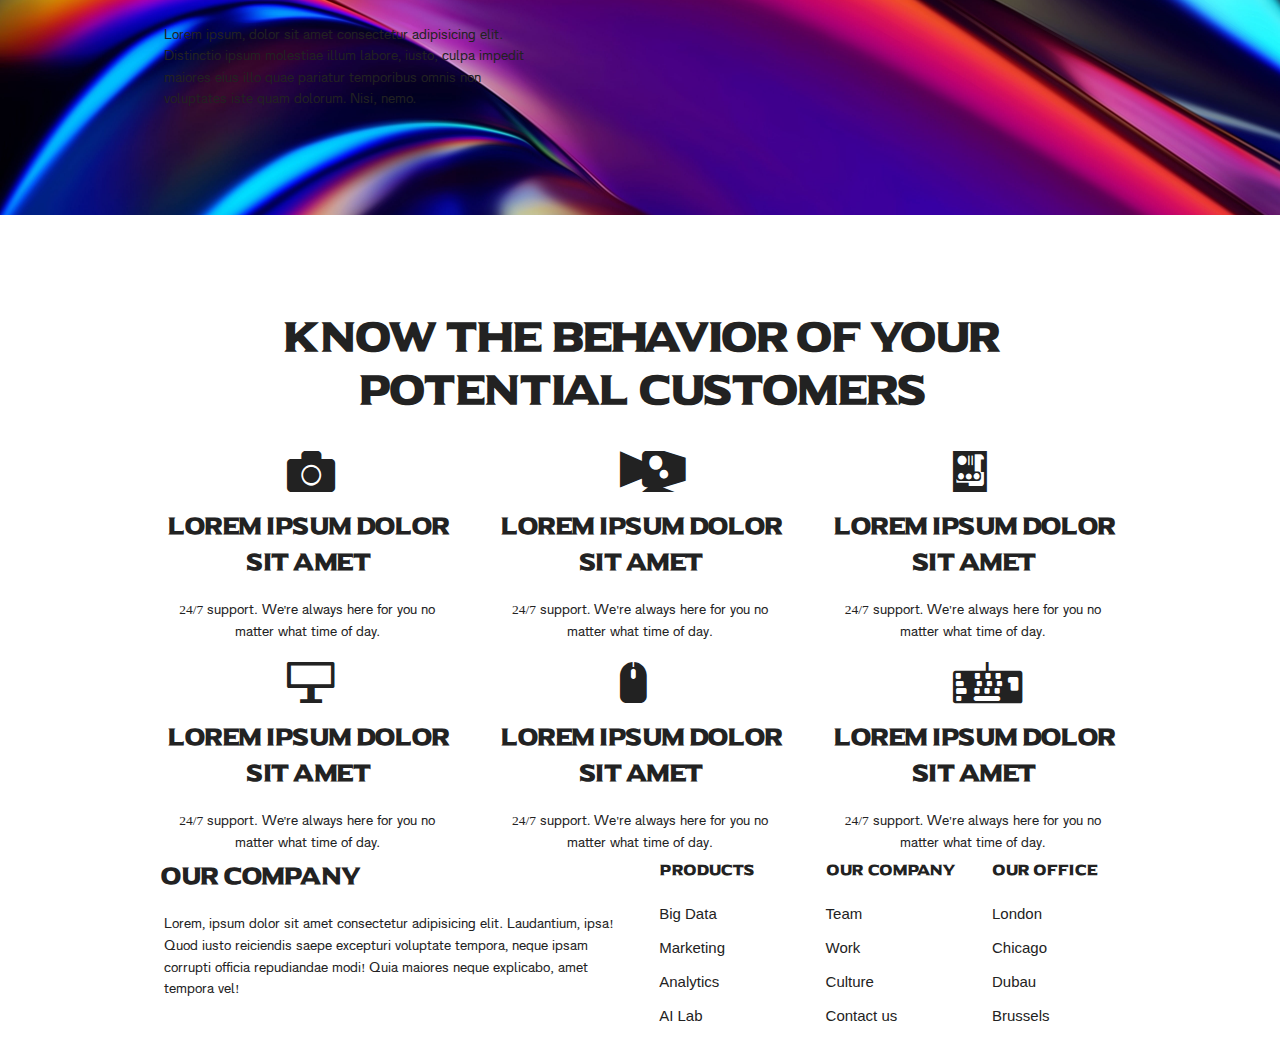
==== commit e7c1ba83: "landing page" ====
--- a/Framework/index.html
+++ b/Framework/index.html
@@ -13,7 +13,7 @@
   <meta property="og:image" content="">
 
   <link rel="manifest" href="site.webmanifest">
-  <link rel="apple-touch-icon" href="icon.png">
+  <link rel="apple-touch-icon" href="Logo.pngs">
   <!-- Place favicon.ico in the root directory -->
 
 
@@ -127,20 +127,19 @@
 
     <div class="row">
       <div class="one-third column">
-        <img alt="red dot" src="./assets/red_dot.png" style=" width: 15%; height: 15%; margin-left: 50%;">
-        <p style="font-family: Symbolfont;">A</p>
-        <h5 style="text-align: center;">Lorem ipsum dolor sit amet</h5>
-        <p style="text-align: center;">24/7 support. We're always here for you no matter what time of day.</p>
-      </div>
-
-      <div class="one-third column">
-        <img alt="red dot" src="./assets/red_dot.png" style=" width: 15%; height: 15%; margin-left: 50%;">
-        <h5 style="text-align: center;">Lorem ipsum dolor sit amet</h5>
-        <p style="text-align: center;">24/7 support. We're always here for you no matter what time of day.</p>
-      </div>
-
-      <div class="one-third column">
-        <img alt="red dot" src="./assets/red_dot.png" style=" width: 15%; height: 15%; margin-left: 50%;">
+        <p class="Symbol">A</p>
+        <h5 style="text-align: center;">Lorem ipsum dolor sit amet</h5>
+        <p style="text-align: center;">24/7 support. We're always here for you no matter what time of day.</p>
+      </div>
+
+      <div class="one-third column">
+        <p class="Symbol">B</p>
+        <h5 style="text-align: center;">Lorem ipsum dolor sit amet</h5>
+        <p style="text-align: center;">24/7 support. We're always here for you no matter what time of day.</p>
+      </div>
+
+      <div class="one-third column">
+        <p class="Symbol">C</p>
         <h5 style="text-align: center;">Lorem ipsum dolor sit amet</h5>
         <p style="text-align: center;">24/7 support. We're always here for you no matter what time of day.</p>
 
@@ -150,19 +149,19 @@
 
     <div class="row">
       <div class="one-third column">
-        <img alt="red dot" src="./assets/red_dot.png" style=" width: 15%; height: 15%; margin-left: 50%;">
-        <h5 style="text-align: center;">Lorem ipsum dolor sit amet</h5>
-        <p style="text-align: center;">24/7 support. We're always here for you no matter what time of day.</p>
-      </div>
-
-      <div class="one-third column">
-        <img alt="red dot" src="./assets/red_dot.png" style=" width: 15%; height: 15%; margin-left: 50%;">
-        <h5 style="text-align: center;">Lorem ipsum dolor sit amet</h5>
-        <p style="text-align: center;">24/7 support. We're always here for you no matter what time of day.</p>
-      </div>
-
-      <div class="one-third column">
-        <img alt="red dot" src="./assets/red_dot.png" style=" width: 15%; height: 15%; margin-left: 50%;">
+        <p class="Symbol">D</p>
+        <h5 style="text-align: center;">Lorem ipsum dolor sit amet</h5>
+        <p style="text-align: center;">24/7 support. We're always here for you no matter what time of day.</p>
+      </div>
+
+      <div class="one-third column">
+        <p class="Symbol">E</p>
+        <h5 style="text-align: center;">Lorem ipsum dolor sit amet</h5>
+        <p style="text-align: center;">24/7 support. We're always here for you no matter what time of day.</p>
+      </div>
+
+      <div class="one-third column">
+        <p class="Symbol">F</p>
         <h5 style="text-align: center;">Lorem ipsum dolor sit amet</h5>
         <p style="text-align: center;">24/7 support. We're always here for you no matter what time of day.</p>
 
--- a/Framework/css/custom.css
+++ b/Framework/css/custom.css
@@ -16,6 +16,12 @@
 @font-face {
     font-family: Symbolfont;
     src: url("../Fonts/iconfont.otf");
+}
+
+.Symbol {
+    font-family: Symbolfont;
+    font-size: 4rem;
+    text-align: center;
 }
 
 h1,
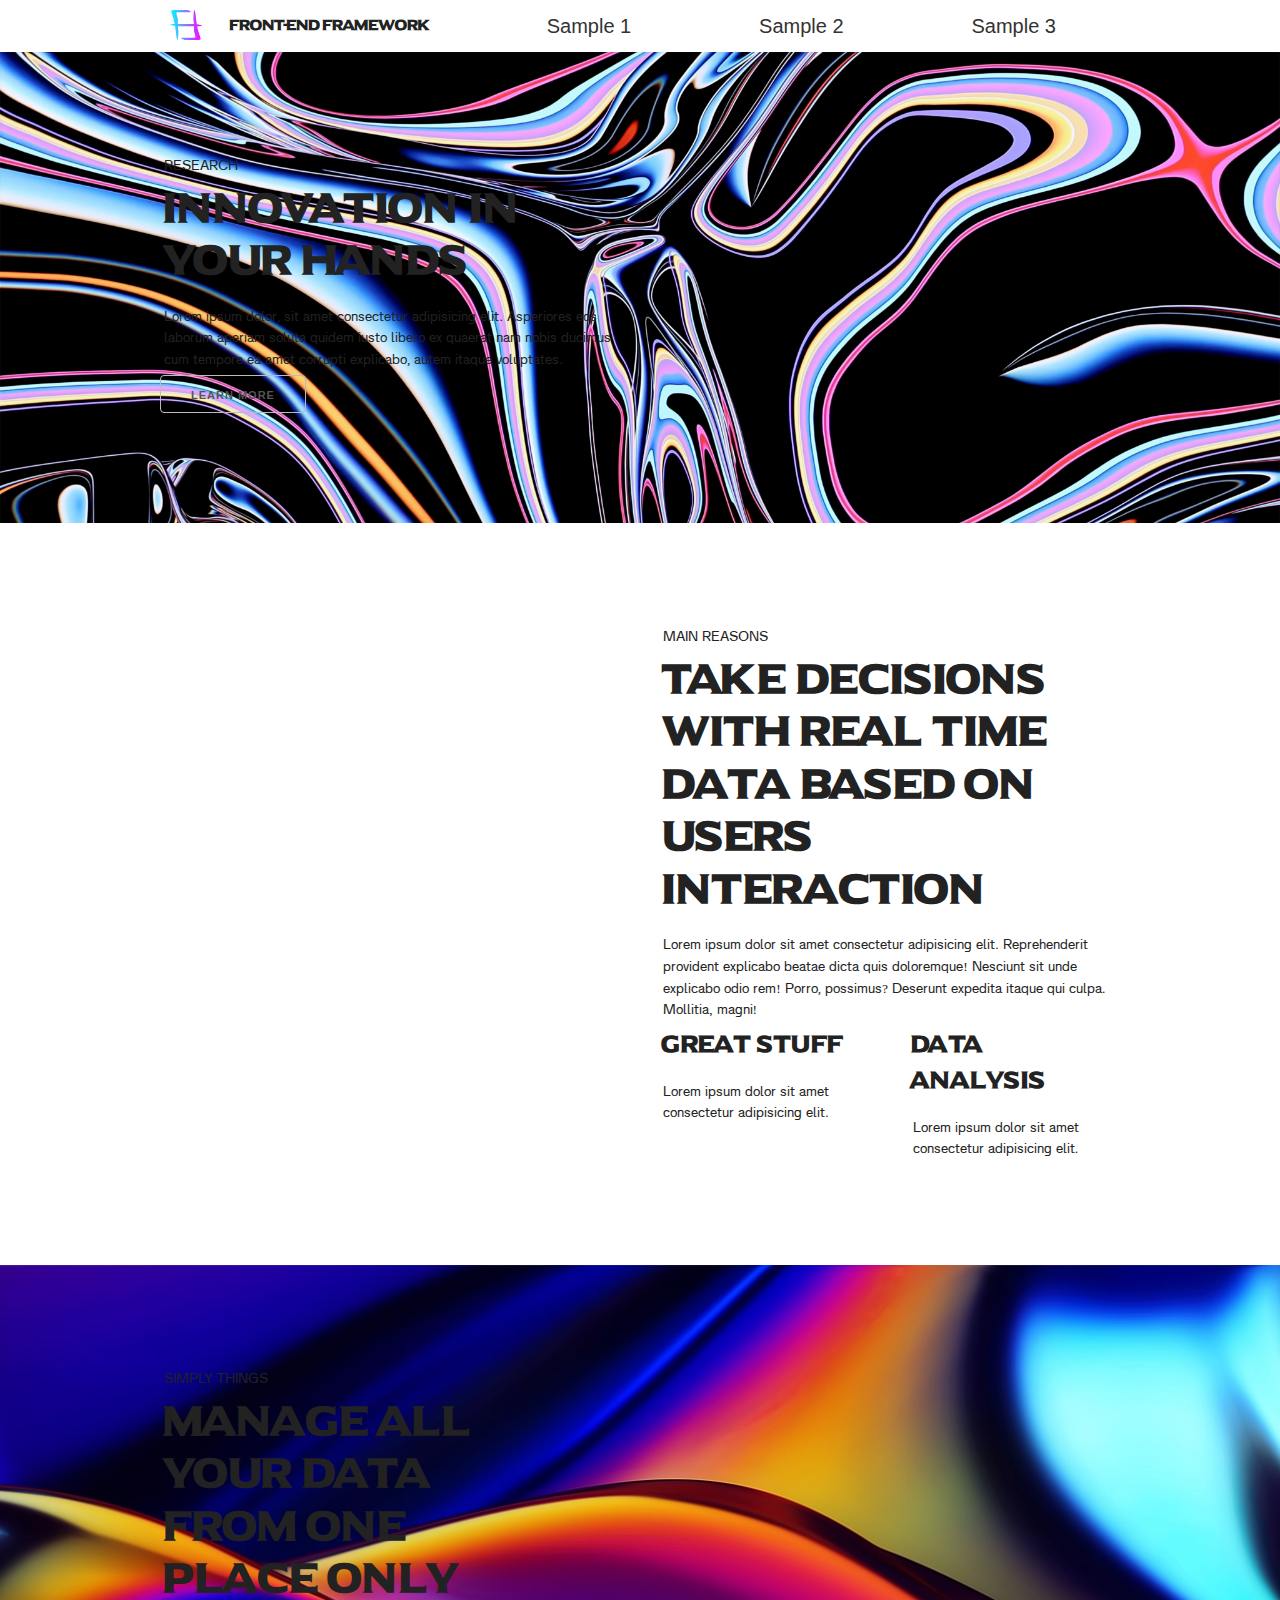
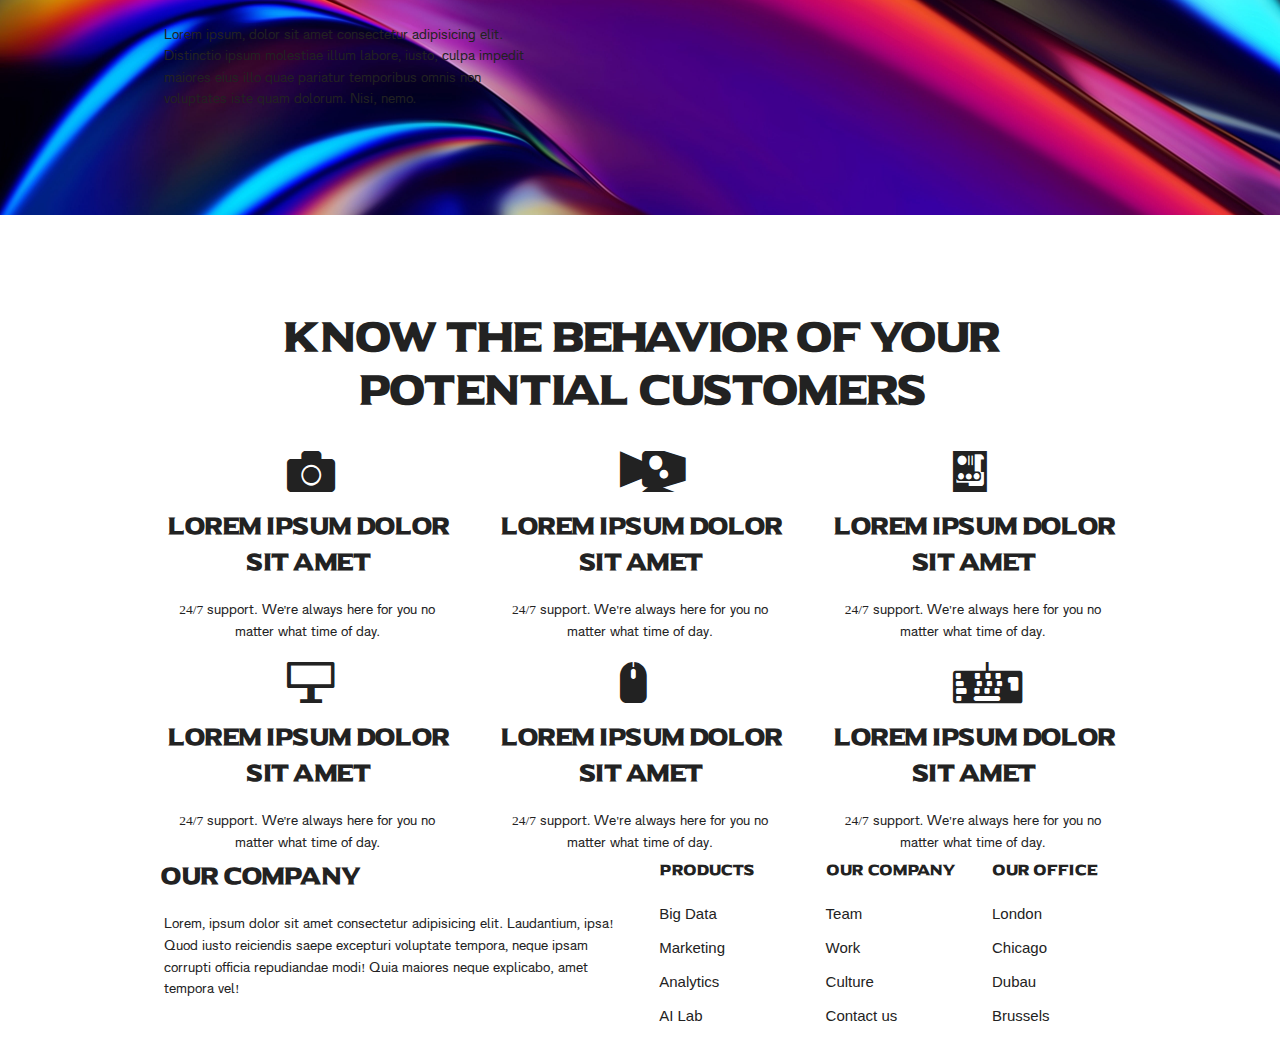
==== commit d7567779: "landing page" ====
--- a/Framework/index.html
+++ b/Framework/index.html
@@ -38,9 +38,9 @@
       <nav>
         <div class="one-third column">
           <ul>
-            <li class="six columns"><a href="./index.html">LOGO</a></li>
-            <li class="six columns">
-              <h2>Webseite</h2>
+            <li class="two columns"><img class="Logo" src="./assets/Logo.svg" href="./index.html"></img></li>
+            <li class="ten columns">
+              <h1>Front-End Framework</h1>
             </li>
           </ul>
 
--- a/Framework/css/custom.css
+++ b/Framework/css/custom.css
@@ -22,6 +22,10 @@
     font-family: Symbolfont;
     font-size: 4rem;
     text-align: center;
+}
+
+.Logo {
+    height: 3rem;
 }
 
 h1,
@@ -251,8 +255,8 @@
         padding: 0
     }
 
-    nav h2 {
-        font-size: 2rem;
+    nav h1 {
+        font-size: 1.5rem;
         margin: 0;
         padding: 0
     }
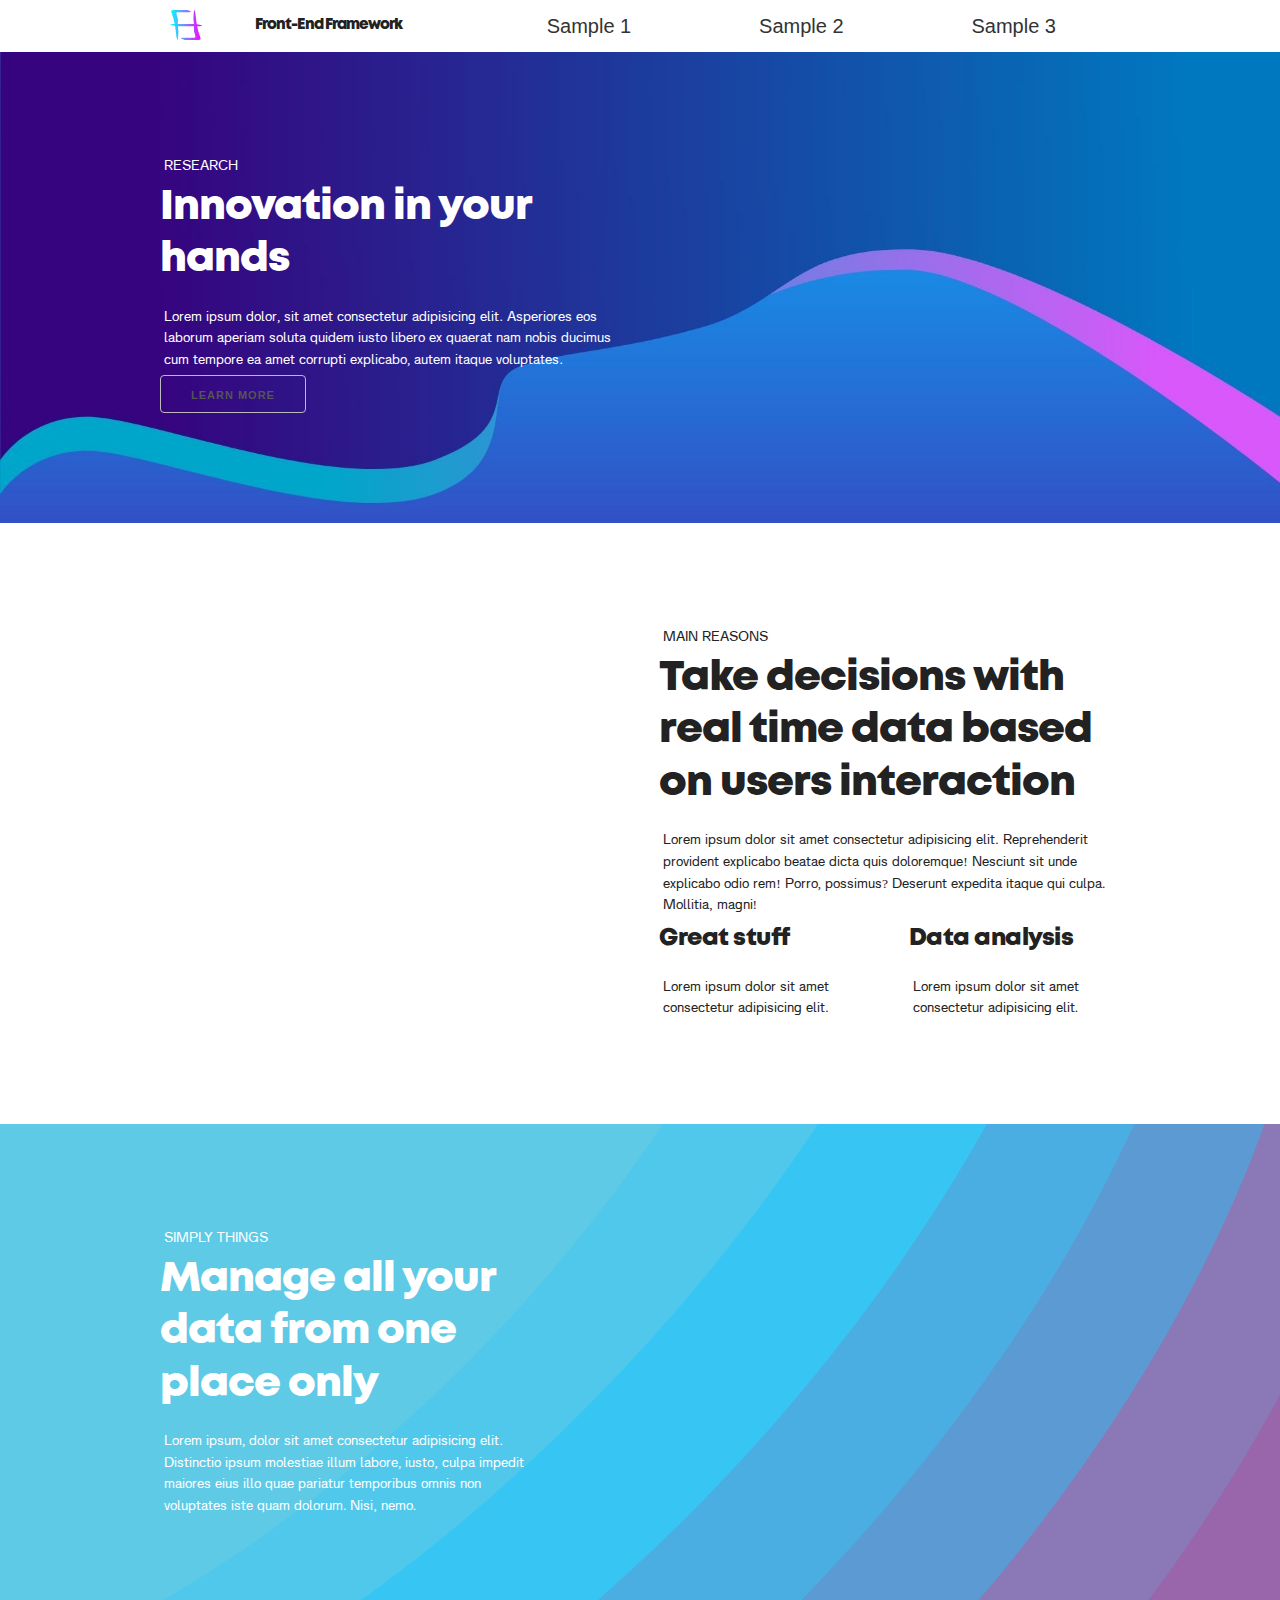
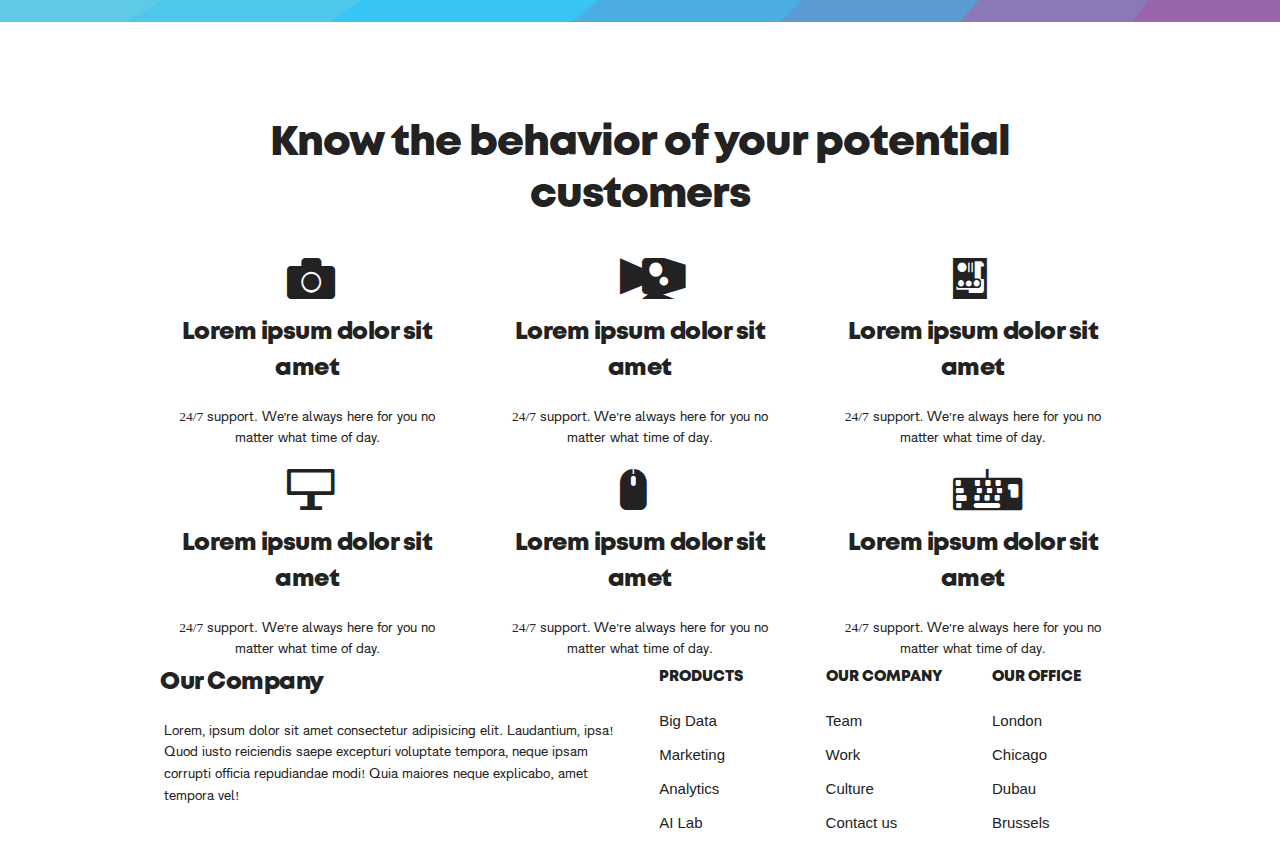
==== commit ba516069: "m" ====
--- a/Framework/index.html
+++ b/Framework/index.html
@@ -62,7 +62,7 @@
   <div class="content1">
     <div class="container">
       <div class="row">
-        <div class="six columns">
+        <div class="six columns" style="color:white ;">
           <p>RESEARCH</p>
           <h2>Innovation in your hands</h2>
           <p>Lorem ipsum dolor, sit amet consectetur adipisicing elit. Asperiores eos laborum aperiam soluta quidem
@@ -106,7 +106,7 @@
   <div class="content3">
     <div class="container">
       <div class="row">
-        <div class="five columns">
+        <div class="five columns" style="color:white;">
           <p>SIMPLY THINGS</p>
           <h2>Manage all your data from one place only</h2>
           <p>Lorem ipsum, dolor sit amet consectetur adipisicing elit. Distinctio ipsum molestiae illum labore, iusto,
--- a/Framework/css/custom.css
+++ b/Framework/css/custom.css
@@ -1,6 +1,6 @@
 @font-face {
     font-family: Ueberschrift;
-    src: url(../Fonts/Universal/Universal\ Serif.ttf);
+    src: url(../Fonts/Mont/Mont-HeavyDEMO.otf);
 }
 
 @font-face {
@@ -22,6 +22,13 @@
     font-family: Symbolfont;
     font-size: 4rem;
     text-align: center;
+}
+
+.SymbolNav {
+    font-family: Symbolfont;
+    font-size: 2rem;
+    text-align: center;
+    margin-right: 1rem;
 }
 
 .Logo {
@@ -68,6 +75,7 @@
     body {
         background-color: white;
         width: 100%;
+        overflow-x: hidden;
     }
 
 
--- a/Framework/css/index.css
+++ b/Framework/css/index.css
@@ -1,5 +1,5 @@
 .content1 {
-    background-image: url("../Bilder/bg-1.jpg");
+    background-image: url("../assets/bg-01.jpg");
     background-size: cover;
     padding-top: 10rem;
     padding-bottom: 10rem;
@@ -14,7 +14,8 @@
 }
 
 .content3 {
-    background-image: url("../Bilder/bg-2.jpg");
+    background-image: url("../assets/bg-04.svg");
+    
     background-size: cover;
     padding-top: 10rem;
     padding-bottom: 10rem;
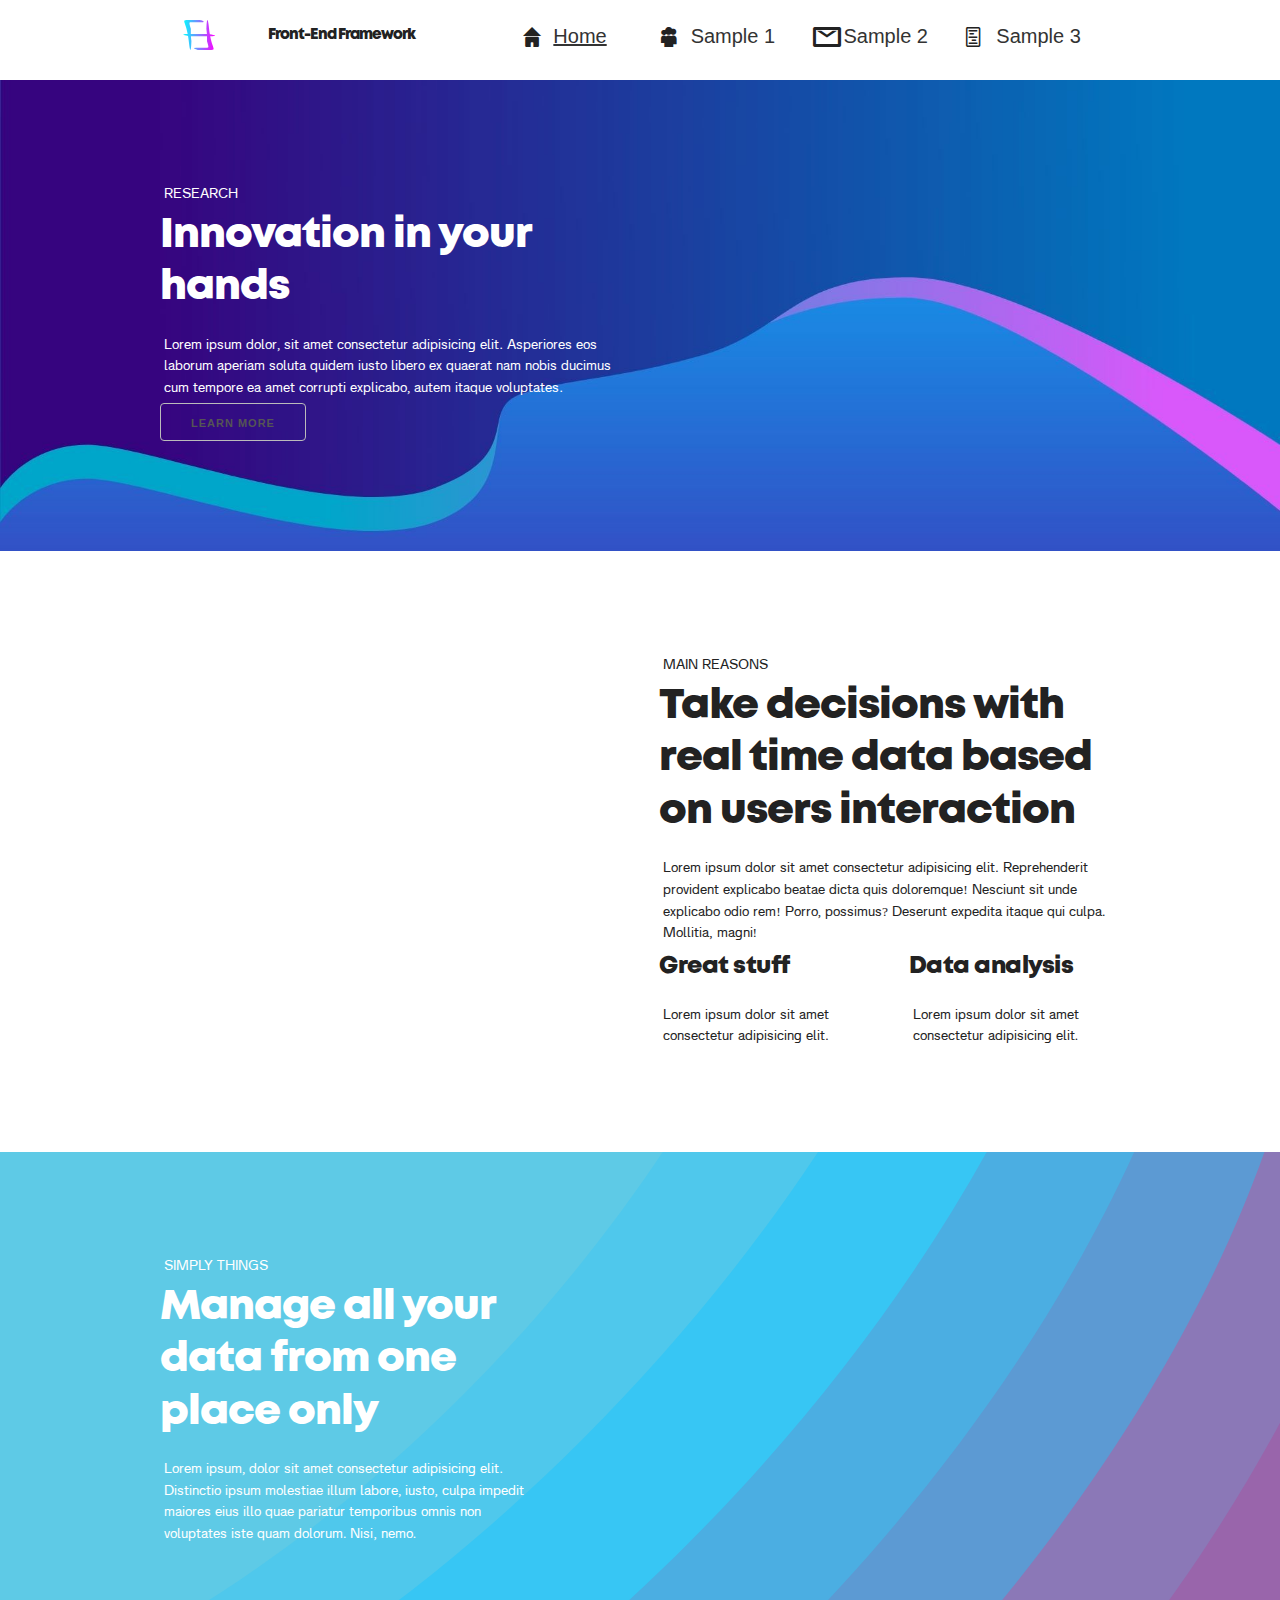
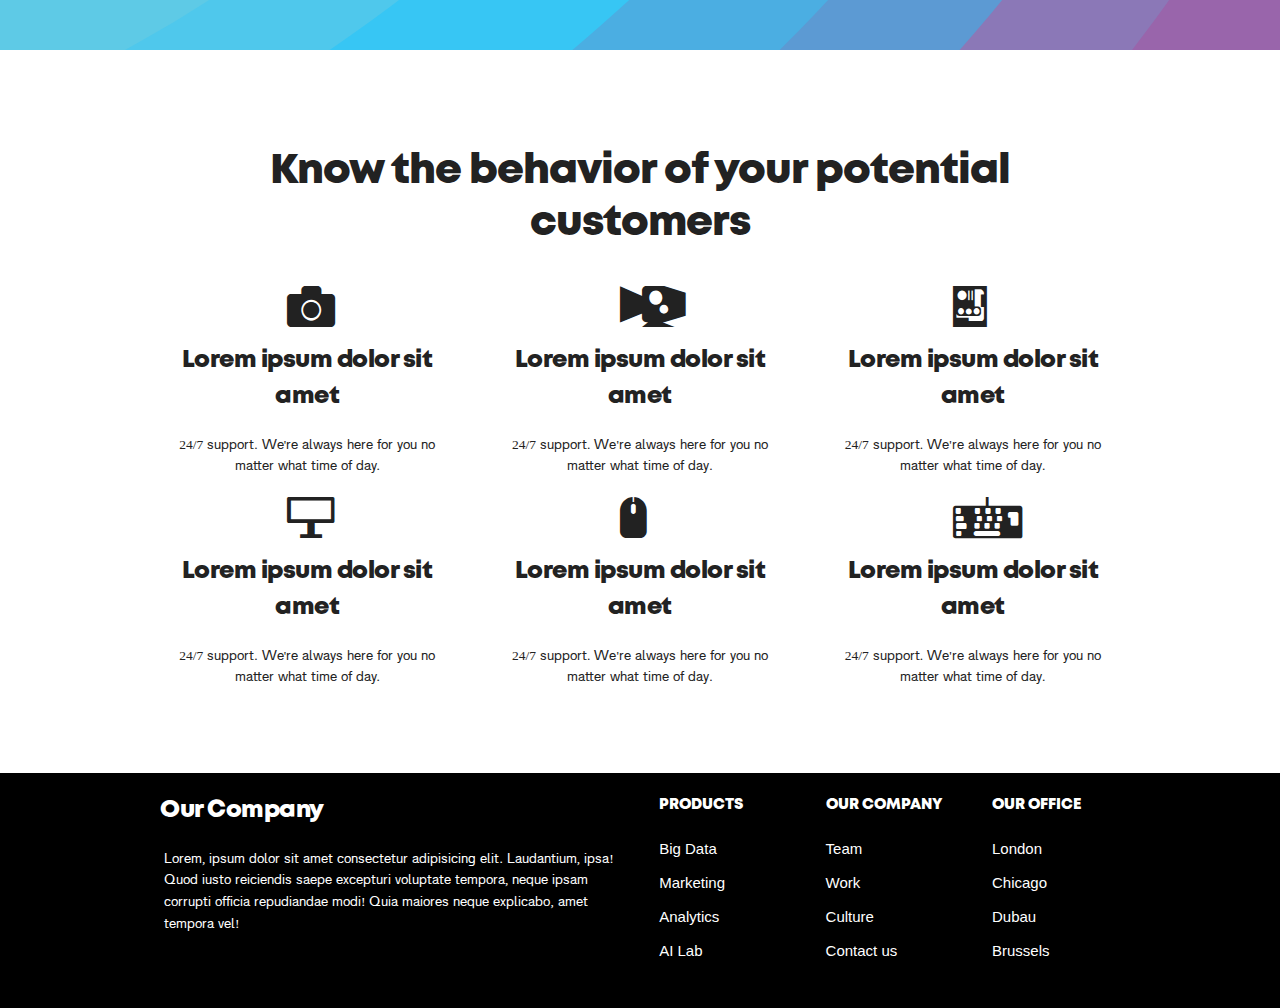
==== commit a8122034: "nav" ====
--- a/Framework/index.html
+++ b/Framework/index.html
@@ -28,17 +28,15 @@
   <meta name="theme-color" content="#fafafa">
 </head>
 
-<body>
+<header>
   <!-- Add your site or application content here -->
 
-
-  <div class="container">
-
-    <header>
+  <header>
+    <div class="container">
       <nav>
         <div class="one-third column">
           <ul>
-            <li class="two columns"><img class="Logo" src="./assets/Logo.svg" href="./index.html"></img></li>
+            <li class="two columns"><img class="Logo" src="./assets/Logo.svg"></img></li>
             <li class="ten columns">
               <h1>Front-End Framework</h1>
             </li>
@@ -48,16 +46,20 @@
 
         <div class="two-thirds column">
           <ul>
-            <li class="four columns"><a href="./pages/sample1.html">Sample 1</a></li>
-            <li class="four columns"><a href="./pages/sample2.html">Sample 2</a></li>
-            <li class="four columns"><a href="./pages/sample3.html">Sample 3</a></li>
+            <li class="three columns currentsite"><span class="SymbolNav">G</span><a href="../index.html">Home</a></li>
+            <li class="three columns"><span class="SymbolNav">H</span><a href="pages/sample1.html">Sample
+                1</a></li>
+            <li class="three columns"><span class="SymbolNav">I</span><a href="pages/sample2.html">Sample
+                2</a></li>
+            <li class="three columns"><span class="SymbolNav">J</span><a href="pages/sample3.html">Sample
+                3</a>
+            </li>
           </ul>
         </div>
       </nav>
 
-    </header>
-
-  </div>
+    </div>
+  </header>
 
   <div class="content1">
     <div class="container">
@@ -170,8 +172,9 @@
     </div>
   </div>
 
-  <div class="container">
-    <footer>
+
+  <footer>
+    <div class="container">
       <div class="row">
         <div class="six columns">
           <h5>Our Company</h5>
@@ -234,8 +237,9 @@
         </div>
 
       </div>
-    </footer>
-  </div>
+    </div>
+  </footer>
+
 
 
 
@@ -251,6 +255,6 @@
     ga('create', 'UA-XXXXX-Y', 'auto'); ga('set', 'anonymizeIp', true); ga('set', 'transport', 'beacon'); ga('send', 'pageview')
   </script>
   <script src="https://www.google-analytics.com/analytics.js" async></script>
-</body>
+  </body>
 
 </html>--- a/Framework/css/skeleton.css
+++ b/Framework/css/skeleton.css
@@ -35,6 +35,7 @@
   margin: 0 auto;
   padding: 0 20px;
   box-sizing: border-box;
+
 }
 
 .column,
--- a/Framework/css/custom.css
+++ b/Framework/css/custom.css
@@ -18,22 +18,7 @@
     src: url("../Fonts/iconfont.otf");
 }
 
-.Symbol {
-    font-family: Symbolfont;
-    font-size: 4rem;
-    text-align: center;
-}
-
-.SymbolNav {
-    font-family: Symbolfont;
-    font-size: 2rem;
-    text-align: center;
-    margin-right: 1rem;
-}
-
-.Logo {
-    height: 3rem;
-}
+
 
 h1,
 h2,
@@ -79,6 +64,27 @@
     }
 
 
+    .Symbol {
+        font-family: Symbolfont;
+        font-size: 4rem;
+        text-align: center;
+    }
+
+    .SymbolNav {
+        font-family: Symbolfont;
+        text-align: center;
+        font-size: 2rem;
+        margin-right: 1rem;
+
+
+
+    }
+
+    .Logo {
+        height: 3rem;
+    }
+
+
 
 
 
@@ -224,8 +230,16 @@
 
     /*--------------footer/header--------------*/
 
-    header ul {
-        list-style: none;
+    header {
+        background-color: white;
+    }
+
+
+    footer {
+        margin-top: 8rem;
+        background-color: black;
+        color: white;
+        padding: 2rem;
     }
 
     footer ul {
@@ -237,11 +251,18 @@
 
 
     /*--------------nav------------------------*/
+
+    nav {
+
+        height: 4rem;
+        padding: 2rem;
+    }
 
     nav ul {
         display: flex;
         margin: 0;
         padding: 0;
+        list-style: none;
     }
 
     ul .columns {
@@ -254,13 +275,14 @@
         margin: 0;
         padding: 0;
         text-align: center;
-        padding: 1rem;
+
     }
 
     nav a {
         font-size: 2rem;
         margin: 0;
-        padding: 0
+        padding: 0;
+
     }
 
     nav h1 {
@@ -269,12 +291,14 @@
         padding: 0
     }
 
-
-
-
-
-
-
+    .currentsite a {
+        text-decoration: underline;
+
+    }
+
+    .currentsite .SymbolNav {
+        text-decoration: none;
+    }
 
 
     /*--------------semantics------------------*/
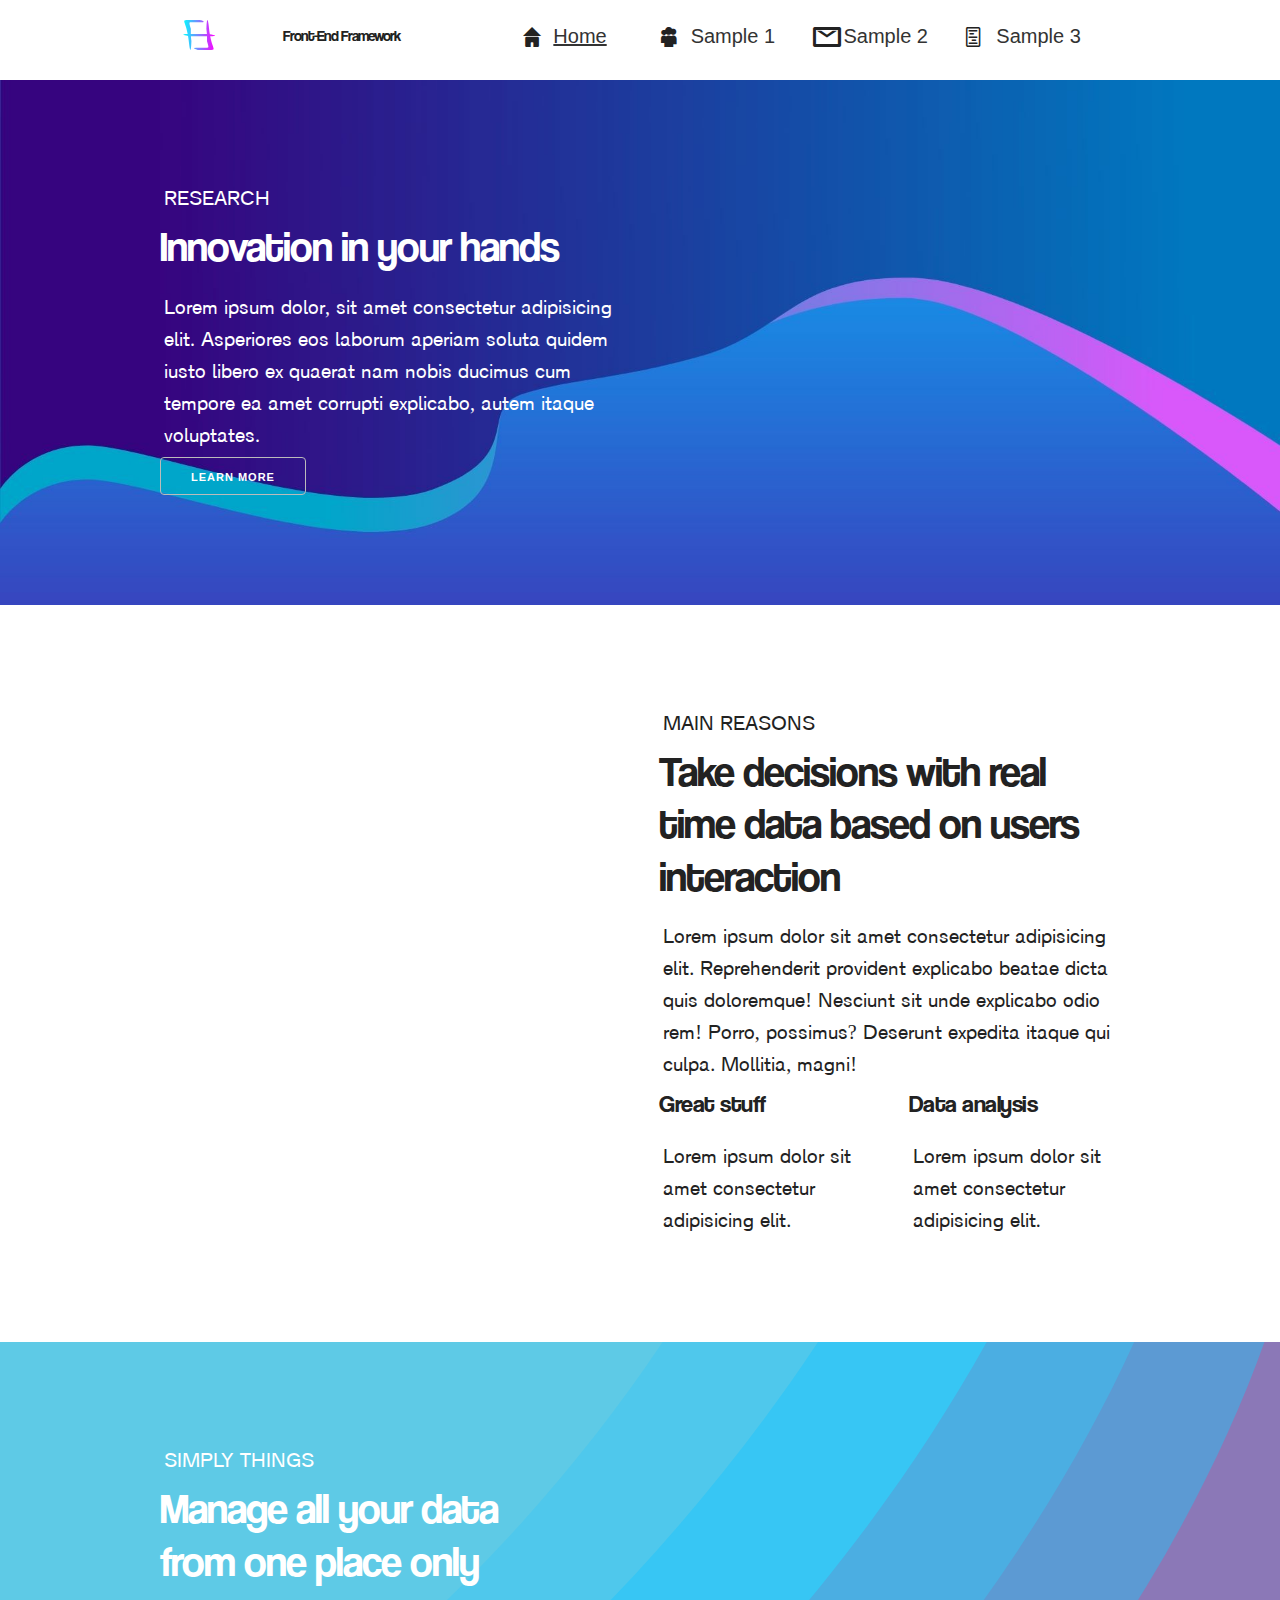
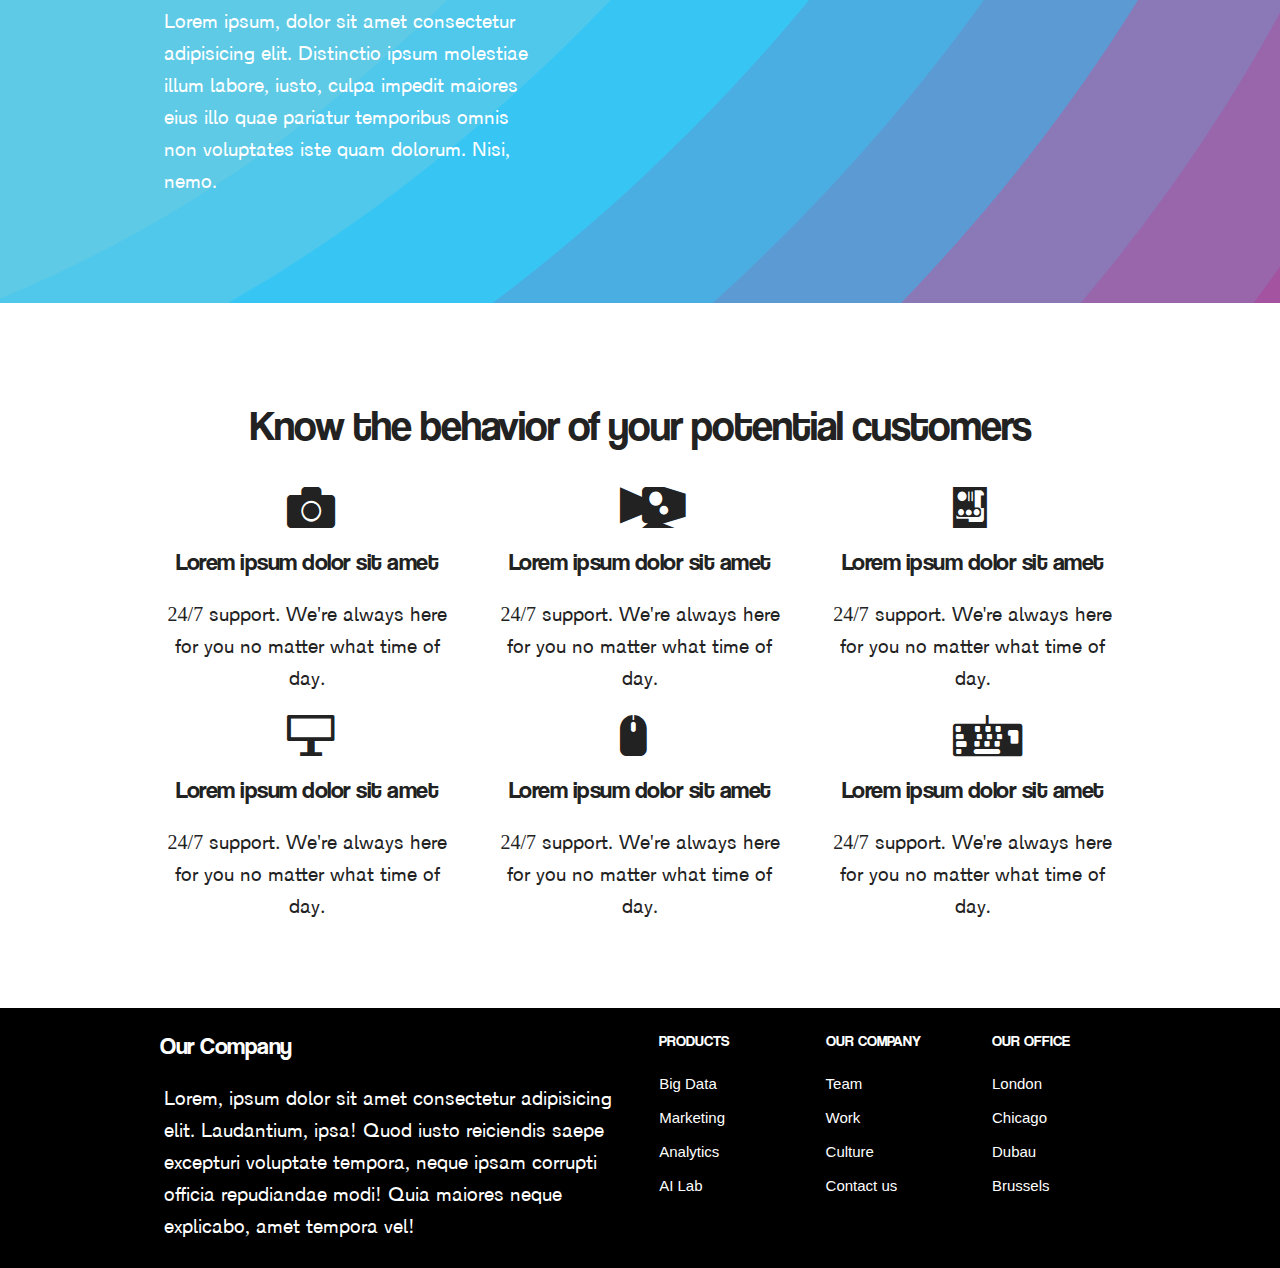
==== commit 7a4ec6f1: "fertig" ====
--- a/Framework/index.html
+++ b/Framework/index.html
@@ -69,7 +69,7 @@
           <h2>Innovation in your hands</h2>
           <p>Lorem ipsum dolor, sit amet consectetur adipisicing elit. Asperiores eos laborum aperiam soluta quidem
             iusto libero ex quaerat nam nobis ducimus cum tempore ea amet corrupti explicabo, autem itaque voluptates.
-          </p> <button>LEARN MORE</button>
+          </p> <button style="color: white;">LEARN MORE</button>
         </div>
       </div>
     </div>
--- a/Framework/css/custom.css
+++ b/Framework/css/custom.css
@@ -1,6 +1,6 @@
 @font-face {
     font-family: Ueberschrift;
-    src: url(../Fonts/Mont/Mont-HeavyDEMO.otf);
+    src: url(../Fonts/coolvetica/coolvetica\ rg.otf);
 }
 
 @font-face {
@@ -10,12 +10,27 @@
 
 @font-face {
     font-family: Bildunterschrift;
-    src: url(../Fonts/coolvetica/coolvetica\ rg.otf);
+    src: url(../Fonts/coolvetica/coolvetica\ compressed\ hv.otf);
+}
+
+@font-face {
+    font-family: Name;
+    src: url(../Fonts/analogue/TrueType/AnalogueRed-66MediumOblique.ttf);
+}
+
+@font-face {
+    font-family: Ziffern;
+    src: url(../Fonts/coolvetica/coolvetica\ condensed\ rg.otf);
+}
+
+@font-face {
+    font-family: Zitate;
+    src: url(../Fonts/analogue/TrueType/AnalogueRed-36ThinOblique.ttf);
 }
 
 @font-face {
     font-family: Symbolfont;
-    src: url("../Fonts/iconfont.otf");
+    src: url(../Fonts/iconfont.otf);
 }
 
 
@@ -51,693 +66,620 @@
 }
 
 
+  /*---------------root--------------*/
+  html {}
+
+  body {
+      background-color: white;
+      width: 100%;
+      overflow-x: hidden;
+  }
+
+
+  .Symbol {
+      font-family: Symbolfont;
+      font-size: 4rem;
+      text-align: center;
+  }
+
+  .SymbolNav {
+      font-family: Symbolfont;
+      text-align: center;
+      font-size: 2rem;
+      margin-right: 1rem;
+
+
+
+  }
+
+  .Logo {
+      height: 3rem;
+  }
+
+
+
+
+
+  /*-----------------Tables-----------------------------*/
+
+  table {
+      box-sizing: border-box;
+      width: 100%;
+      height: auto;
+
+  }
+
+  tr {}
+
+  tr:nth-child(even) {
+      background-color: whitesmoke;
+  }
+
+  th,
+  td {
+      padding: 12px 15px;
+      text-align: left;
+      border-bottom: 1px solid #E1E1E1;
+  }
+
+  th:first-child,
+  td:first-child {
+      padding-left: 0;
+  }
+
+  th:last-child,
+  td:last-child {
+      padding-right: 0;
+  }
+
+  th {
+      text-align: center;
+      background-color: lightgray;
+  }
+
+  td {
+      text-align: center;
+  }
+
+
+
+  /*--------------Lists---------------*/
+
+  ul {
+      list-style: disc inside;
+  }
+
+  ol {
+      list-style: disc inside;
+  }
+
+  ul,
+  ol {
+      padding-left: 0;
+      margin-top: 0;
+  }
+
+  ul ul,
+  ul ol,
+  ol ol,
+  ol ul {
+      margin: 1.5rem 0 1.5rem 3rem;
+      font-size: 90%;
+      list-style-type: circle;
+  }
+
+  li {}
+
+
+  /*--------------Formular--------------*/
+  form {
+      background-color: white;
+      border-radius: 10px;
+      padding: 2%;
+      box-shadow: 5px 5px 5px 0.1px black;
+
+  }
+
+  input {
+      width: 100%;
+  }
+
+  input[type=text] {
+      border: none;
+      border-radius: 0px;
+      border-bottom: 1px solid grey;
+  }
+
+  input[type=email] {
+      border: none;
+      border-radius: 0px;
+      border-bottom: 1px solid grey;
+  }
+
+  input[type=password] {
+      border: none;
+      border-radius: 0px;
+      border-bottom: 1px solid grey;
+  }
+
+  input:focus {
+      border-radius: 5px;
+  }
+
+  input[type=date] {
+      border: none;
+      width: 50%;
+  }
+
+  input:focus[type=date] {
+      border: none;
+  }
+
+
+
+  input[type=submit] {
+      color: white;
+      background-color: #3B82F6;
+      border-radius: 10px;
+      font-size: 1.5rem;
+      width: 100%;
+  }
+
+
+
+
+  /* Code
+  –––––––––––––––––––––––––––––––––––––––––––––––––– */
+
+  pre {
+      display: block;
+      padding: 1rem 1.5rem;
+      white-space: pre;
+  }
+
+
+
+
+  /*--------------footer/header--------------*/
+
+  header {
+      background-color: white;
+  }
+
+
+  footer {
+      margin-top: 8rem;
+      background-color: black;
+      color: white;
+      padding: 2rem;
+  }
+
+  footer ul {
+      list-style: none;
+  }
+
+
+
+
+
+  /*--------------nav------------------------*/
+
+  nav {
+
+      height: 4rem;
+      padding: 2rem;
+  }
+
+  nav ul {
+      display: flex;
+      margin: 0;
+      padding: 0;
+      list-style: none;
+  }
+
+  ul .columns {
+      margin: auto;
+      padding: auto;
+
+  }
+
+  nav ul li {
+      margin: 0;
+      padding: 0;
+      text-align: center;
+
+  }
+
+  nav a {
+      font-size: 2rem;
+      margin: 0;
+      padding: 0;
+
+  }
+
+  nav h1 {
+      font-size: 1.5rem;
+      margin: 0;
+      padding: 0
+  }
+
+  .currentsite a {
+      text-decoration: underline;
+
+  }
+
+  .currentsite .SymbolNav {
+      text-decoration: none;
+  }
+
+
+  /*--------------semantics------------------*/
+
+
+  main {}
+
+  article {
+      column-count: 2;
+      column-width: 200px;
+      column-gap: 4em;
+      column-rule: 1px dotted #ddd;
+
+
+  }
+
+  .all-articles {
+      margin: 0;
+      padding: 5px;
+      background-color: lightgray;
+  }
+
+  .all-articles>h4,
+  .myarticle {
+      margin: 10px;
+      padding: 5px;
+  }
+
+  .myarticle {
+      background: white;
+  }
+
+  .myarticle>h5,
+  p {
+      margin: 4px;
+      font-size: 90%;
+  }
+
+  aside {
+      width: 30%;
+      padding-left: 15px;
+      margin-left: 15px;
+      float: right;
+      font-style: italic;
+      background-color: lightgray;
+  }
+
+  figcaption {
+      font-family: Bildunterschrift;
+      font-style: italic
+  }
+
+  figure {
+      margin: auto;
+
+
+  }
+
+  section {
+      display: block;
+  }
+
+  details {
+      cursor: pointer;
+
+  }
+
+  details>p {
+      box-shadow: 1px 1px 2px #bbbbbb;
+      width: 30%;
+      padding: 1%;
+
+  }
+
+
+  summary {
+      font-weight: bold;
+      box-shadow: 1px 1px 2px #bbbbbb;
+      width: 30%;
+      padding: 1%;
+  }
+
+  time {
+      font-style: italic;
+  }
+
+
+  /*--------------------typo styles----------------*/
+
+  .initial::first-letter {
+      font-size: 200%;
+  }
+
+  .kursiv {
+      font-style: italic;
+  }
+
+  .fett {
+      font-weight: bold;
+  }
+
+  .underline {
+      text-decoration: underline;
+  }
+
+
+
+
+  .silbentrennung {
+      hyphens: auto;
+  }
+
+  .linksbündig {
+      text-align: left;
+  }
+
+  .rechtsbündig {
+      text-align: right;
+  }
+
+  .blocksatz {
+      text-align: justify;
+  }
+
+  .zentriert {
+      text-align: center;
+  }
+
+  .texteinzug {
+      text-indent: 10%;
+  }
+
+  .schlagschatten {
+      text-shadow: 1px 1px black
+  }
+
+  /*------------Text Level Elements--------------*/
+
+  a {
+      text-decoration: none;
+      font-size: 2rem;
+
+  }
+
+  a:link {
+      color: #333;
+  }
+
+  a:visited {
+      color: #333;
+  }
+
+  a:hover {
+      color: #999;
+  }
+
+  a:active {
+      color: black;
+  }
+
+  abbr {
+      font-style: italic;
+  }
+
+  cite {
+      font-family: Zitate;
+  }
+
+  code {
+      padding: .2rem .5rem;
+      margin: 0 .2rem;
+      font-size: 90%;
+      white-space: nowrap;
+      background: #F1F1F1;
+      border: 1px solid #E1E1E1;
+      border-radius: 4px;
+  }
+
+  del {
+      text-decoration: line-through;
+      color: gray;
+  }
+
+  dfn {
+      font-style: italic;
+  }
+
+  em {
+      font-style: italic;
+  }
+
+  ins {
+      text-decoration: underline;
+      color: black;
+  }
+
+  kbd {
+      padding: .2rem .5rem;
+      margin: 0 .2rem;
+      font-size: 90%;
+      white-space: nowrap;
+      background: none;
+      border: 2px solid #A9A9A9;
+      border-radius: 0px;
+  }
+
+  mark {
+      color: #333;
+      background-color: lightyellow;
+  }
+
+  a {
+      text-decoration: none;
+      font-size: 2rem;
+
+  }
+
+  a:link {
+      color: #333;
+  }
+
+  a:visited {
+      color: #333;
+  }
+
+  a:hover {
+      color: #999;
+  }
+
+  a:active {
+      color: black;
+  }
+
+  abbr {
+      font-style: italic;
+  }
+
+  cite {
+      font-style: italic;
+  }
+
+  code {
+      padding: .2rem .5rem;
+      margin: 0 .2rem;
+      font-size: 90%;
+      white-space: nowrap;
+      background: #F1F1F1;
+      border: 1px solid #E1E1E1;
+      border-radius: 4px;
+  }
+
+  del {
+      text-decoration: line-through;
+      color: gray;
+  }
+
+  dfn {
+      font-style: italic;
+  }
+
+  em {
+      font-style: italic;
+  }
+
+  ins {
+      text-decoration: underline;
+      color: black;
+  }
+
+  kbd {
+      padding: .2rem .5rem;
+      margin: 0 .2rem;
+      font-size: 90%;
+      white-space: nowrap;
+      background: none;
+      border: 2px solid #A9A9A9;
+      border-radius: 0px;
+  }
+
+  mark {
+      color: #333;
+      background-color: lightyellow;
+  }
+
+  meter {}
+
+  progress {}
+
+  q {
+      font-style: italic;
+      color: gray;
+  }
+
+  q q {
+      font-style: normal;
+      color: gray;
+  }
+
+  s {
+      text-decoration: line-through;
+      color: gray;
+  }
+
+  samp {
+      padding: .2rem .5rem;
+      margin: 0 .2rem;
+      font-size: 90%;
+      white-space: nowrap;
+      background: none;
+      border: 1px solid #E1E1E1;
+      border-radius: 2px;
+  }
+
+  small {
+      font-size: 80%;
+  }
+
+  small small {
+      font-size: 60%;
+  }
+
+
+  strong {
+      font-weight: bold;
+  }
+
+  sub {
+      vertical-align: sub;
+      font-size: 70%;
+  }
+
+  sup {
+      vertical-align: super;
+      font-size: 70%;
+  }
+
+  time {
+      font-style: italic;
+  }
+
+  u {
+      text-decoration-line: underline;
+      text-decoration-style: wavy;
+      text-decoration-color: red;
+      color: gray;
+
+  }
+
+  var {
+      padding: 0 .5rem;
+      margin: 0 .5rem;
+      white-space: nowrap;
+  }
+
+
+
+
 
 @media (min-width: 400px) {
 
-    /*---------------root--------------*/
-    html {}
-
-    body {
-        background-color: white;
-        width: 100%;
-        overflow-x: hidden;
+    p{
+        font-size: 1.5rem;
     }
-
-
-    .Symbol {
-        font-family: Symbolfont;
-        font-size: 4rem;
-        text-align: center;
+  
+}
+
+@media (min-width: 1200px) {
+    p{
+        font-size: 2rem;
     }
-
-    .SymbolNav {
-        font-family: Symbolfont;
-        text-align: center;
-        font-size: 2rem;
-        margin-right: 1rem;
-
-
-
-    }
-
-    .Logo {
-        height: 3rem;
-    }
-
-
-
-
-
-    /*-----------------Tables-----------------------------*/
-
-    table {
-        box-sizing: border-box;
-        width: 100%;
-        height: auto;
-
-    }
-
-    tr {}
-
-    tr:nth-child(even) {
-        background-color: whitesmoke;
-    }
-
-    th,
-    td {
-        padding: 12px 15px;
-        text-align: left;
-        border-bottom: 1px solid #E1E1E1;
-    }
-
-    th:first-child,
-    td:first-child {
-        padding-left: 0;
-    }
-
-    th:last-child,
-    td:last-child {
-        padding-right: 0;
-    }
-
-    th {
-        text-align: center;
-        background-color: lightgray;
-    }
-
-    td {
-        text-align: center;
-    }
-
-
-
-    /*--------------Lists---------------*/
-
-    ul {
-        list-style: disc inside;
-    }
-
-    ol {
-        list-style: disc inside;
-    }
-
-    ul,
-    ol {
-        padding-left: 0;
-        margin-top: 0;
-    }
-
-    ul ul,
-    ul ol,
-    ol ol,
-    ol ul {
-        margin: 1.5rem 0 1.5rem 3rem;
-        font-size: 90%;
-        list-style-type: circle;
-    }
-
-    li {}
-
-
-    /*--------------Formular--------------*/
-    form {
-        background-color: white;
-        border-radius: 10px;
-        padding: 2%;
-        box-shadow: 5px 5px 5px 0.1px black;
-
-    }
-
-    input {
-        width: 100%;
-    }
-
-    input[type=text] {
-        border: none;
-        border-radius: 0px;
-        border-bottom: 1px solid grey;
-    }
-
-    input[type=email] {
-        border: none;
-        border-radius: 0px;
-        border-bottom: 1px solid grey;
-    }
-
-    input[type=password] {
-        border: none;
-        border-radius: 0px;
-        border-bottom: 1px solid grey;
-    }
-
-    input:focus {
-        border-radius: 5px;
-    }
-
-    input[type=date] {
-        border: none;
-        width: 50%;
-    }
-
-    input:focus[type=date] {
-        border: none;
-    }
-
-
-
-    input[type=submit] {
-        color: white;
-        background-color: #3B82F6;
-        border-radius: 10px;
-        font-size: 1.5rem;
-        width: 100%;
-    }
-
-
-
-
-    /* Code
-    –––––––––––––––––––––––––––––––––––––––––––––––––– */
-
-    pre {
-        display: block;
-        padding: 1rem 1.5rem;
-        white-space: pre;
-    }
-
-
-
-
-    /*--------------footer/header--------------*/
-
-    header {
-        background-color: white;
-    }
-
-
-    footer {
-        margin-top: 8rem;
-        background-color: black;
-        color: white;
-        padding: 2rem;
-    }
-
-    footer ul {
-        list-style: none;
-    }
-
-
-
-
-
-    /*--------------nav------------------------*/
-
-    nav {
-
-        height: 4rem;
-        padding: 2rem;
-    }
-
-    nav ul {
-        display: flex;
-        margin: 0;
-        padding: 0;
-        list-style: none;
-    }
-
-    ul .columns {
-        margin: auto;
-        padding: auto;
-
-    }
-
-    nav ul li {
-        margin: 0;
-        padding: 0;
-        text-align: center;
-
-    }
-
-    nav a {
-        font-size: 2rem;
-        margin: 0;
-        padding: 0;
-
-    }
-
-    nav h1 {
-        font-size: 1.5rem;
-        margin: 0;
-        padding: 0
-    }
-
-    .currentsite a {
-        text-decoration: underline;
-
-    }
-
-    .currentsite .SymbolNav {
-        text-decoration: none;
-    }
-
-
-    /*--------------semantics------------------*/
-
-
-    main {}
-
-    article {
-        column-count: 2;
-        column-width: 200px;
-        column-gap: 4em;
-        column-rule: 1px dotted #ddd;
-
-
-    }
-
-    .all-articles {
-        margin: 0;
-        padding: 5px;
-        background-color: lightgray;
-    }
-
-    .all-articles>h4,
-    .myarticle {
-        margin: 10px;
-        padding: 5px;
-    }
-
-    .myarticle {
-        background: white;
-    }
-
-    .myarticle>h5,
-    p {
-        margin: 4px;
-        font-size: 90%;
-    }
-
-    aside {
-        width: 30%;
-        padding-left: 15px;
-        margin-left: 15px;
-        float: right;
-        font-style: italic;
-        background-color: lightgray;
-    }
-
-    figcaption {
-        font-family: Bildunterschrift;
-        font-style: italic
-    }
-
-    figure {
-        margin: auto;
-
-
-    }
-
-    section {
-        display: block;
-    }
-
-    details {
-        cursor: pointer;
-
-    }
-
-    details>p {
-        box-shadow: 1px 1px 2px #bbbbbb;
-        width: 30%;
-        padding: 1%;
-
-    }
-
-
-    summary {
-        font-weight: bold;
-        box-shadow: 1px 1px 2px #bbbbbb;
-        width: 30%;
-        padding: 1%;
-    }
-
-    time {
-        font-style: italic;
-    }
-
-
-    /*--------------------typo styles----------------*/
-
-    .initial::first-letter {
-        font-size: 200%;
-    }
-
-    .kursiv {
-        font-style: italic;
-    }
-
-    .fett {
-        font-weight: bold;
-    }
-
-    .underline {
-        text-decoration: underline;
-    }
-
-
-
-
-    .silbentrennung {
-        hyphens: auto;
-    }
-
-    .linksbündig {
-        text-align: left;
-    }
-
-    .rechtsbündig {
-        text-align: right;
-    }
-
-    .blocksatz {
-        text-align: justify;
-    }
-
-    .zentriert {
-        text-align: center;
-    }
-
-    .texteinzug {
-        text-indent: 10%;
-    }
-
-    .schlagschatten {
-        text-shadow: 1px 1px black
-    }
-
-    /*------------Text Level Elements--------------*/
-
-    a {
-        text-decoration: none;
-        font-size: 2rem;
-
-    }
-
-    a:link {
-        color: #333;
-    }
-
-    a:visited {
-        color: #333;
-    }
-
-    a:hover {
-        color: #999;
-    }
-
-    a:active {
-        color: black;
-    }
-
-    abbr {
-        font-style: italic;
-    }
-
-    cite {
-        font-style: italic;
-    }
-
-    code {
-        padding: .2rem .5rem;
-        margin: 0 .2rem;
-        font-size: 90%;
-        white-space: nowrap;
-        background: #F1F1F1;
-        border: 1px solid #E1E1E1;
-        border-radius: 4px;
-    }
-
-    del {
-        text-decoration: line-through;
-        color: gray;
-    }
-
-    dfn {
-        font-style: italic;
-    }
-
-    em {
-        font-style: italic;
-    }
-
-    ins {
-        text-decoration: underline;
-        color: black;
-    }
-
-    kbd {
-        padding: .2rem .5rem;
-        margin: 0 .2rem;
-        font-size: 90%;
-        white-space: nowrap;
-        background: none;
-        border: 2px solid #A9A9A9;
-        border-radius: 0px;
-    }
-
-    mark {
-        color: #333;
-        background-color: lightyellow;
-    }
-
-    a {
-        text-decoration: none;
-        font-size: 2rem;
-
-    }
-
-    a:link {
-        color: #333;
-    }
-
-    a:visited {
-        color: #333;
-    }
-
-    a:hover {
-        color: #999;
-    }
-
-    a:active {
-        color: black;
-    }
-
-    abbr {
-        font-style: italic;
-    }
-
-    cite {
-        font-style: italic;
-    }
-
-    code {
-        padding: .2rem .5rem;
-        margin: 0 .2rem;
-        font-size: 90%;
-        white-space: nowrap;
-        background: #F1F1F1;
-        border: 1px solid #E1E1E1;
-        border-radius: 4px;
-    }
-
-    del {
-        text-decoration: line-through;
-        color: gray;
-    }
-
-    dfn {
-        font-style: italic;
-    }
-
-    em {
-        font-style: italic;
-    }
-
-    ins {
-        text-decoration: underline;
-        color: black;
-    }
-
-    kbd {
-        padding: .2rem .5rem;
-        margin: 0 .2rem;
-        font-size: 90%;
-        white-space: nowrap;
-        background: none;
-        border: 2px solid #A9A9A9;
-        border-radius: 0px;
-    }
-
-    mark {
-        color: #333;
-        background-color: lightyellow;
-    }
-
-    meter {}
-
-    progress {}
-
-    q {
-        font-style: italic;
-        color: gray;
-    }
-
-    q q {
-        font-style: normal;
-        color: gray;
-    }
-
-    s {
-        text-decoration: line-through;
-        color: gray;
-    }
-
-    samp {
-        padding: .2rem .5rem;
-        margin: 0 .2rem;
-        font-size: 90%;
-        white-space: nowrap;
-        background: none;
-        border: 1px solid #E1E1E1;
-        border-radius: 2px;
-    }
-
-    small {
-        font-size: 80%;
-    }
-
-    small small {
-        font-size: 60%;
-    }
-
-
-    strong {
-        font-weight: bold;
-    }
-
-    sub {
-        vertical-align: sub;
-        font-size: 70%;
-    }
-
-    sup {
-        vertical-align: super;
-        font-size: 70%;
-    }
-
-    time {
-        font-style: italic;
-    }
-
-    u {
-        text-decoration-line: underline;
-        text-decoration-style: wavy;
-        text-decoration-color: red;
-        color: gray;
-
-    }
-
-    var {
-        padding: 0 .5rem;
-        margin: 0 .5rem;
-        white-space: nowrap;
-    }
-
-
-
-
-}
-
-@media (min-width: 1200px) {
-
-    /*---------------root--------------*/
-    html {}
-
-    body {}
-
-
-    /*---------------headlines--------------*/
-
-    h1 {}
-
-    h2 {}
-
-    h3 {}
-
-    h4 {}
-
-    h5 {}
-
-    h6 {}
-
-    /*---------------paragraph----------------*/
-
-    p {}
-
-    /*-----------------table-----------------------------*/
-
-    table {}
-
-    tr {}
-
-    th {}
-
-    /*--------------list---------------*/
-
-    ul {}
-
-    li {}
-
-    /*--------------footer/header--------------*/
-
-    footer {}
-
-    header {}
-
-    /*--------------semantics------------------*/
-
-    main {}
-
-    nav {}
-
-    article {}
-
-
-    aside {}
-
-    details {}
-
-    figcaption {}
-
-    figure {}
-
-
-
-    mark {}
-
-
-    section {}
-
-    summary {}
-
-    time {}
-
-
-
-    HEAD summary {}
-
-    time {}
-
-    /*---------etc---------*/
-
+    
 }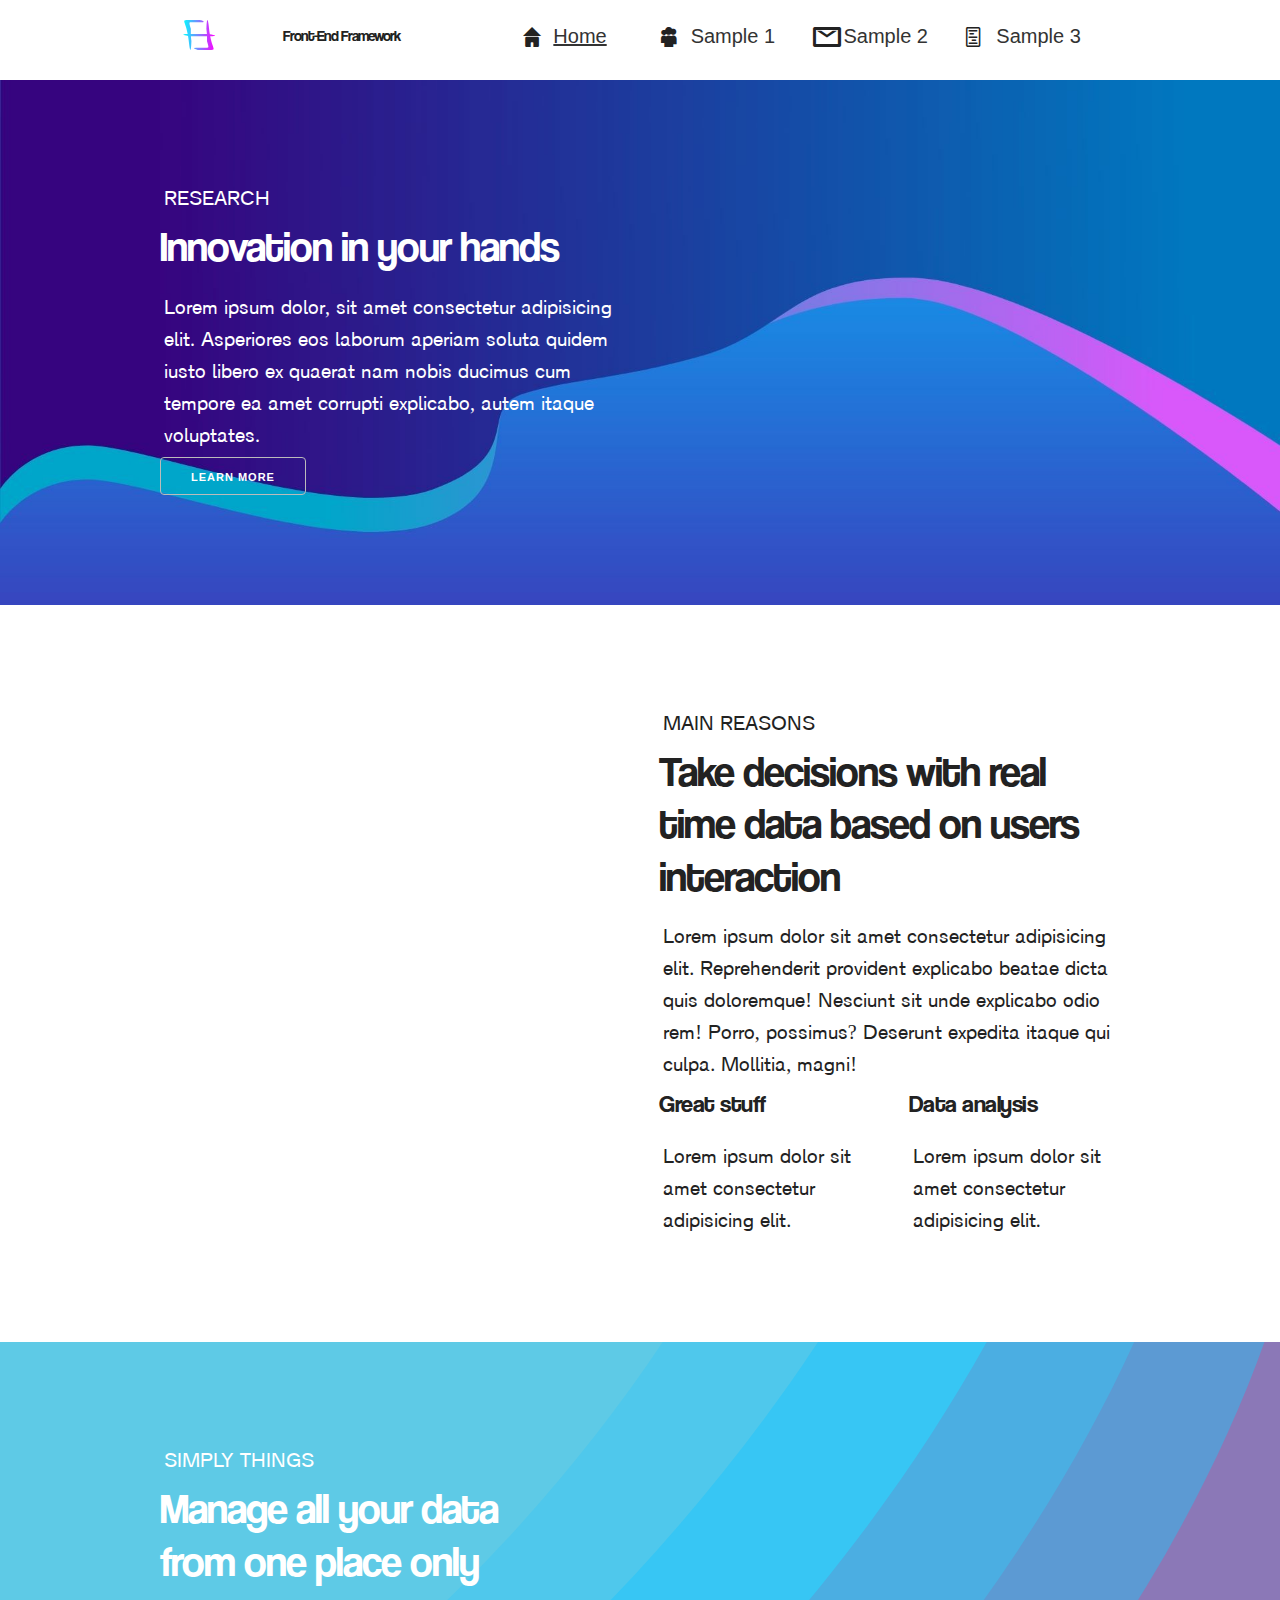
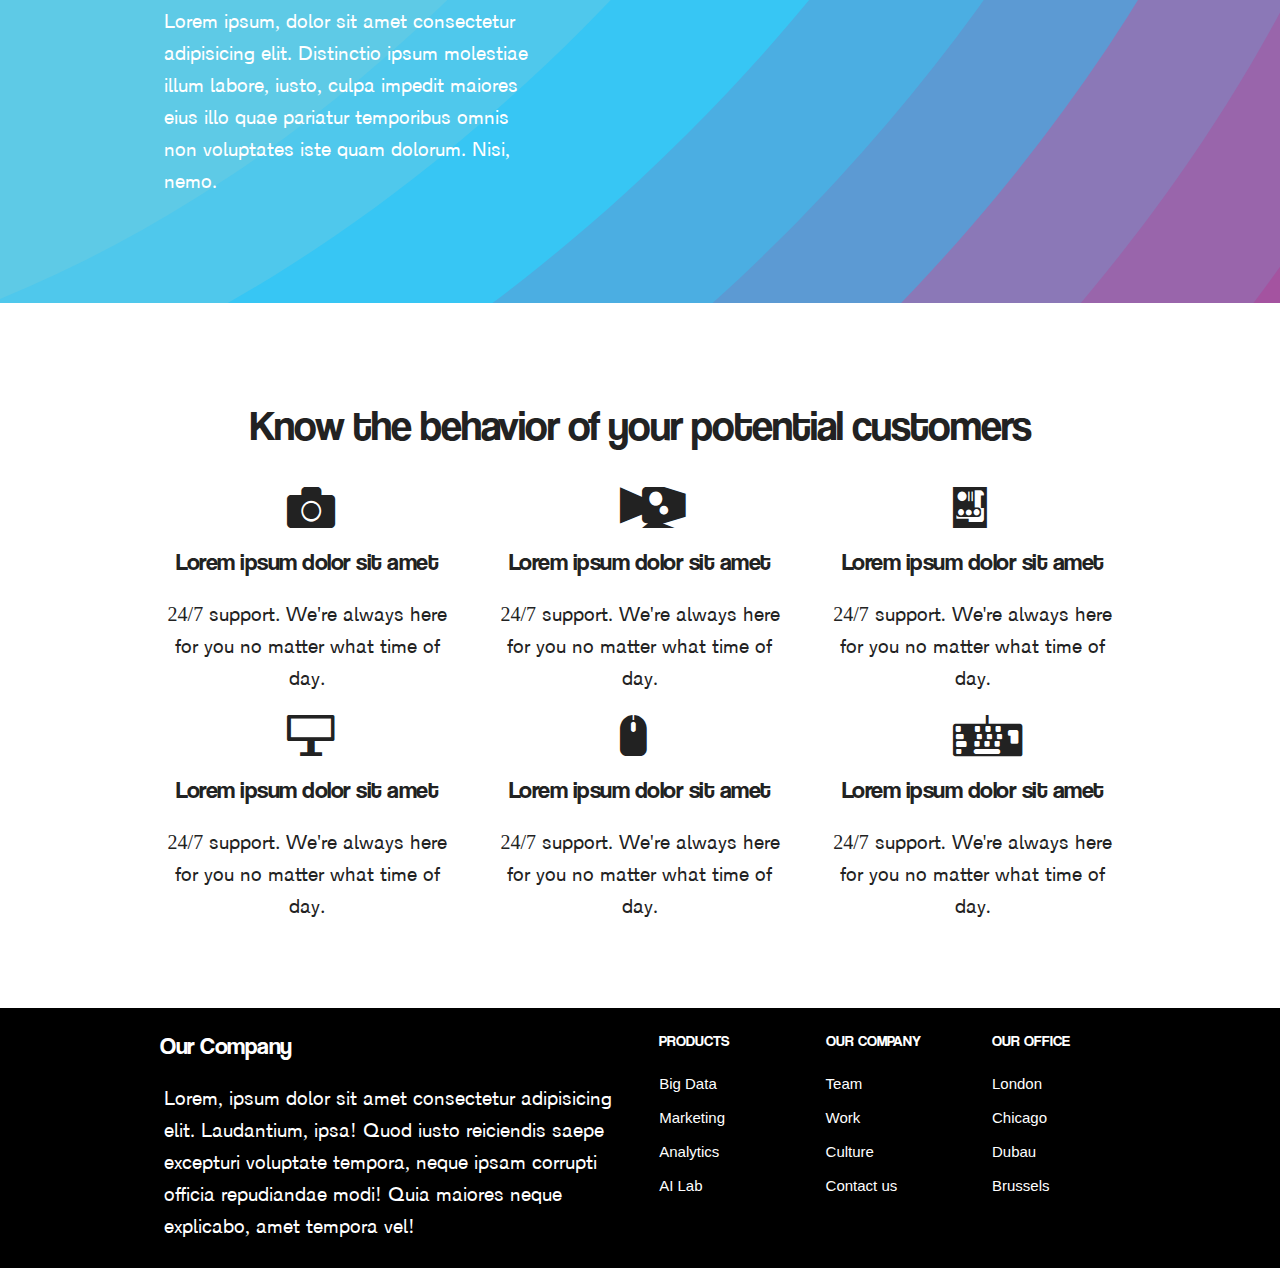
==== commit 8e049c05: "fertig" ====
--- a/Framework/index.html
+++ b/Framework/index.html
@@ -13,7 +13,7 @@
   <meta property="og:image" content="">
 
   <link rel="manifest" href="site.webmanifest">
-  <link rel="apple-touch-icon" href="Logo.pngs">
+  <link rel="apple-touch-icon" href="Logo.png">
   <!-- Place favicon.ico in the root directory -->
 
 
